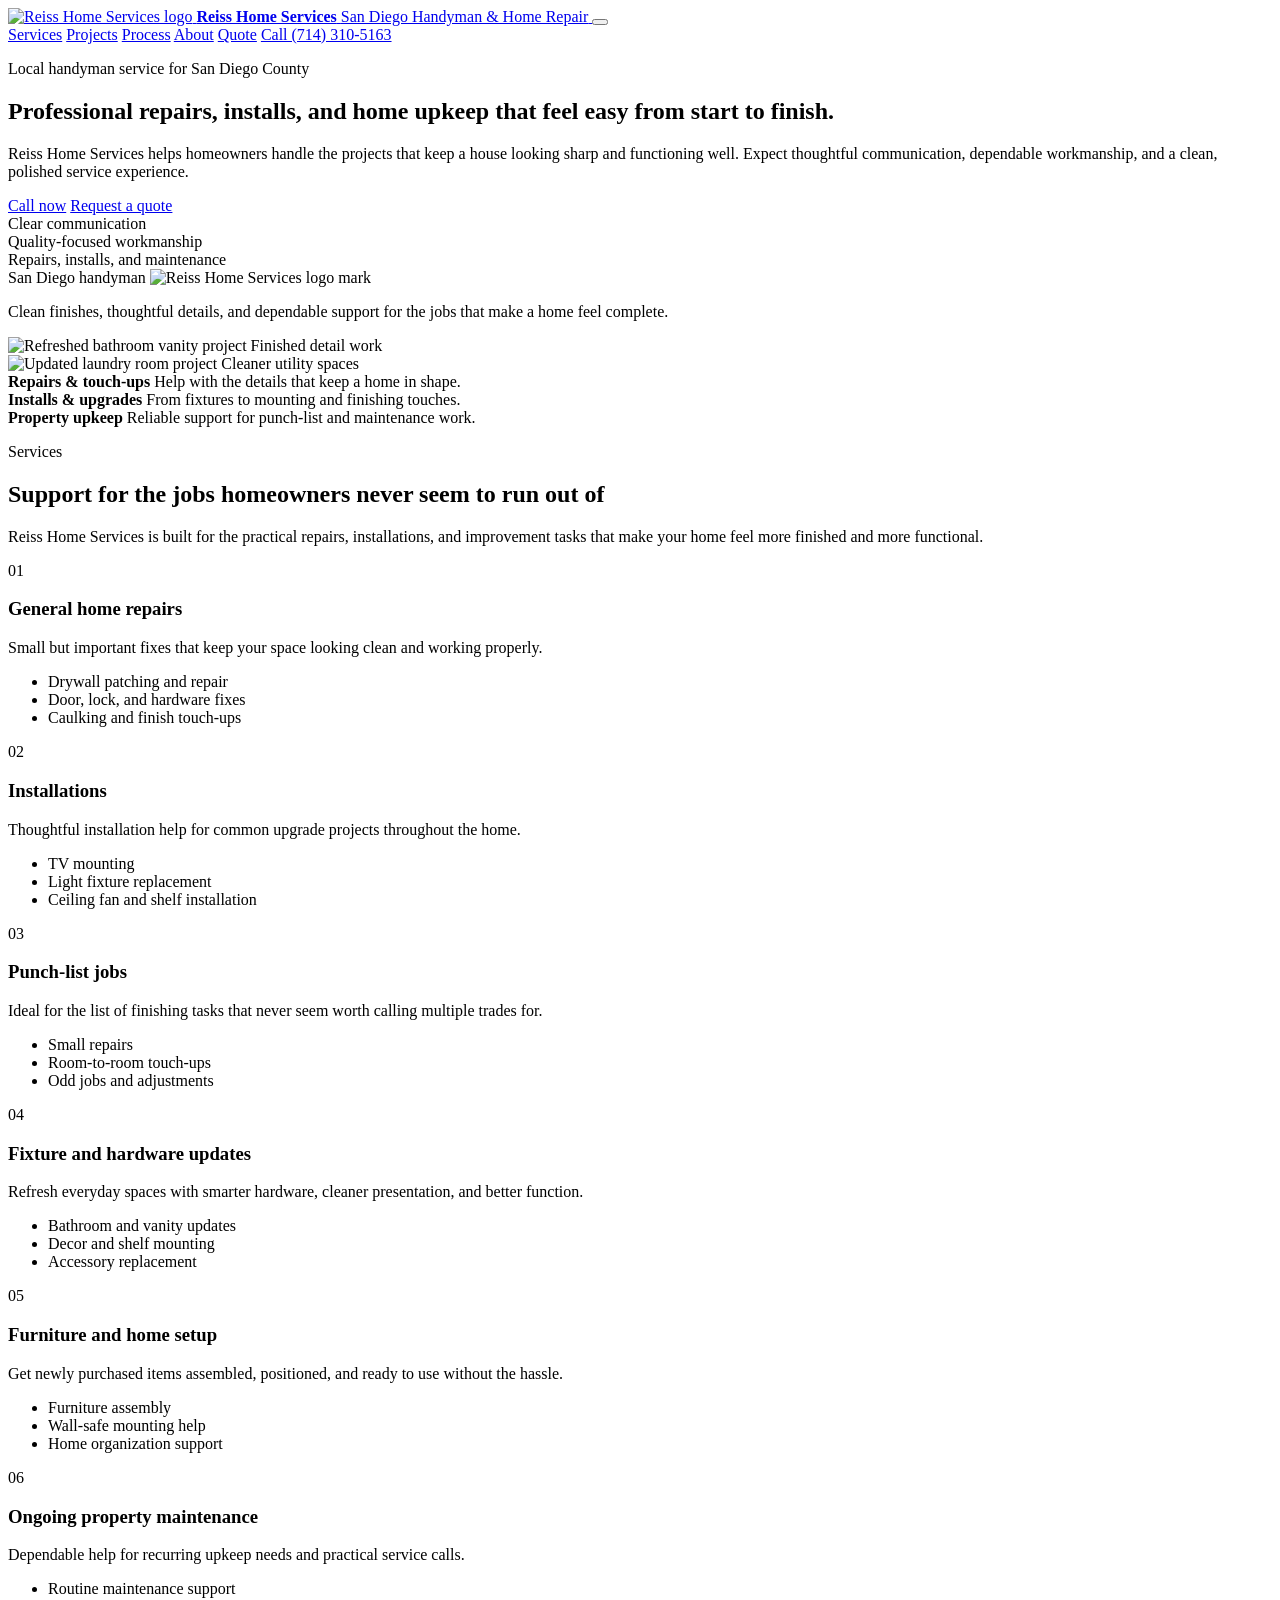
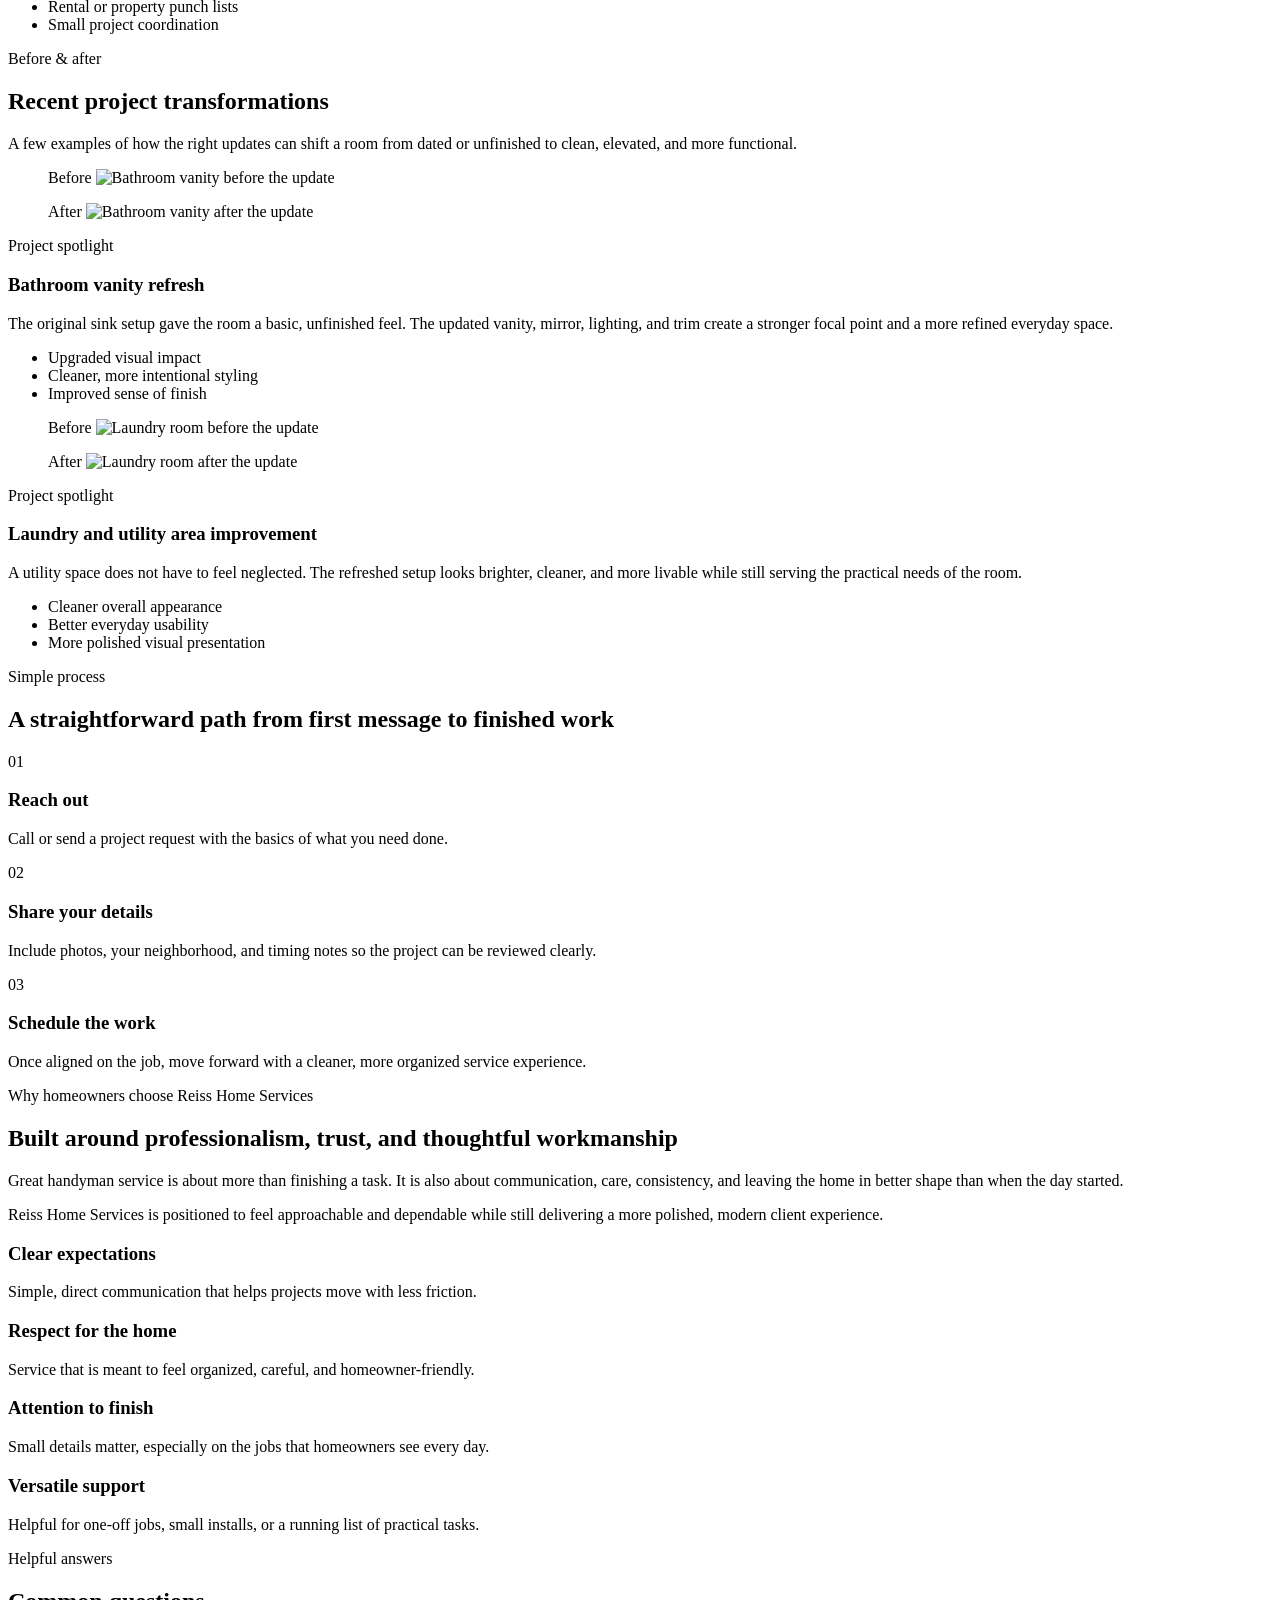
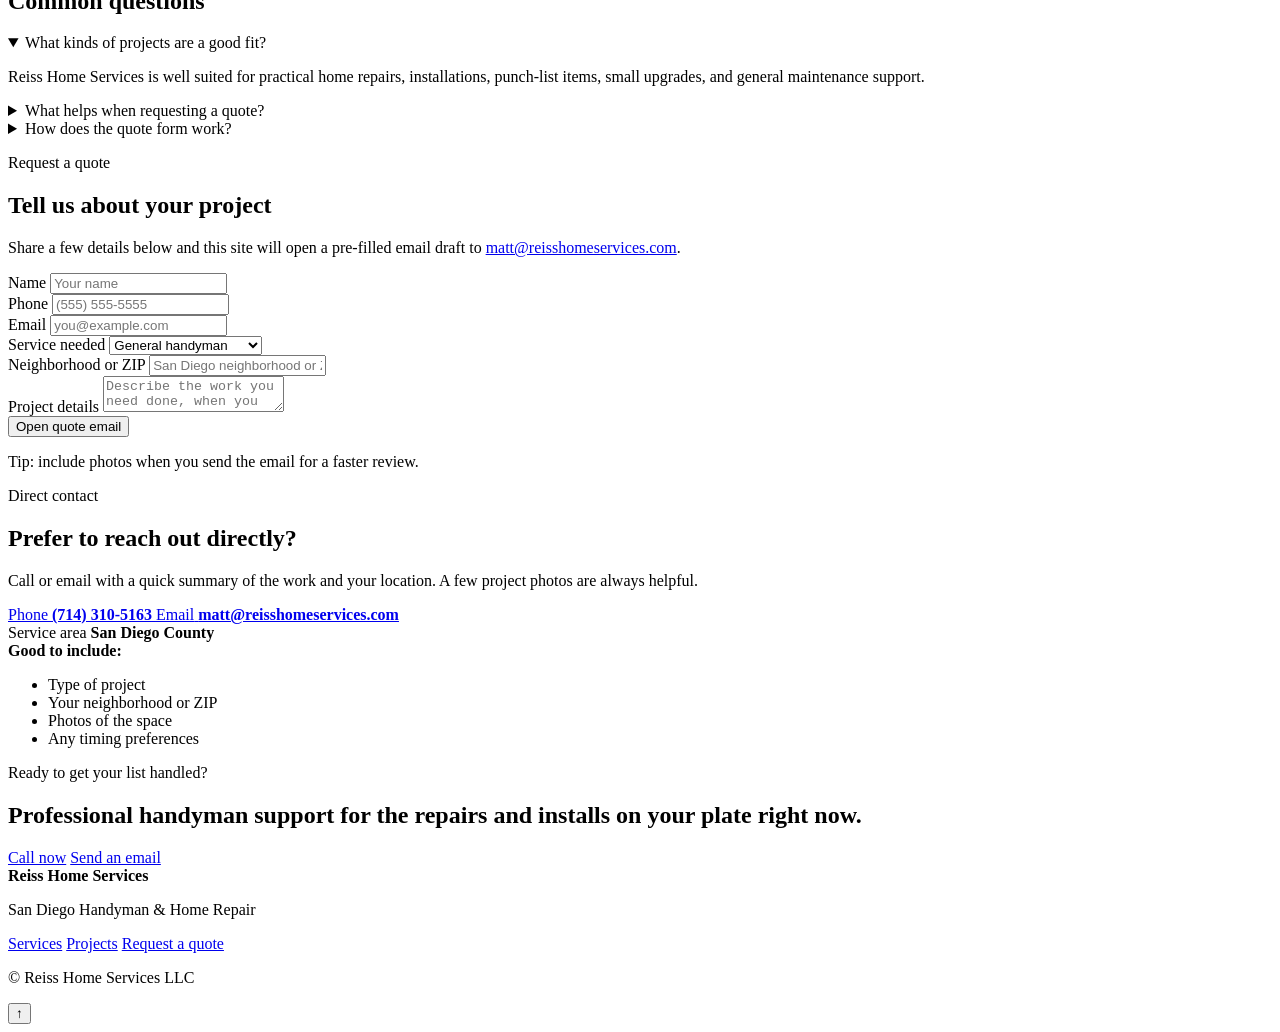
==== index.html @ 1cab32b3 "Add files via upload" ====
<!DOCTYPE html>
<html lang="en">
<head>
  <meta charset="UTF-8" />
  <meta name="viewport" content="width=device-width, initial-scale=1.0" />
  <meta name="description" content="Reiss Home Services provides professional handyman, repair, installation, and home maintenance support for San Diego homeowners." />
  <meta name="theme-color" content="#0b2f5b" />
  <title>Reiss Home Services | San Diego Handyman & Home Repair</title>
  <link rel="icon" type="image/png" href="assets/favicon.png" />
  <link rel="stylesheet" href="assets/styles.css" />
  <script defer src="assets/script.js"></script>
</head>
<body>
  <div class="page-glow page-glow-one" aria-hidden="true"></div>
  <div class="page-glow page-glow-two" aria-hidden="true"></div>

  <header class="site-header" id="top">
    <div class="container header-inner">
      <a class="brand" href="#top" aria-label="Reiss Home Services home">
        <span class="brand-mark">
          <img src="assets/logo.png" alt="Reiss Home Services logo" />
        </span>
        <span class="brand-text">
          <strong>Reiss Home Services</strong>
          <span>San Diego Handyman &amp; Home Repair</span>
        </span>
      </a>

      <button class="menu-toggle" type="button" aria-expanded="false" aria-controls="site-nav" aria-label="Open navigation">
        <span></span>
        <span></span>
      </button>

      <nav class="site-nav" id="site-nav" aria-label="Primary navigation">
        <a href="#services">Services</a>
        <a href="#projects">Projects</a>
        <a href="#process">Process</a>
        <a href="#about">About</a>
        <a href="#quote">Quote</a>
        <a class="button button-primary nav-cta" href="tel:+17143105163">Call (714) 310-5163</a>
      </nav>
    </div>
  </header>

  <main>
    <section class="hero section-shell">
      <div class="container hero-grid">
        <div class="hero-copy" data-reveal>
          <p class="eyebrow">Local handyman service for San Diego County</p>
          <h1>Professional repairs, installs, and home upkeep that feel easy from start to finish.</h1>
          <p class="hero-lead">
            Reiss Home Services helps homeowners handle the projects that keep a house looking sharp and functioning well.
            Expect thoughtful communication, dependable workmanship, and a clean, polished service experience.
          </p>

          <div class="hero-actions">
            <a class="button button-primary" href="tel:+17143105163">Call now</a>
            <a class="button button-secondary" href="#quote">Request a quote</a>
          </div>

          <div class="hero-highlights">
            <div class="highlight-pill">Clear communication</div>
            <div class="highlight-pill">Quality-focused workmanship</div>
            <div class="highlight-pill">Repairs, installs, and maintenance</div>
          </div>
        </div>

        <div class="hero-visual" data-reveal>
          <article class="card visual-brand-card">
            <span class="mini-badge">San Diego handyman</span>
            <img class="visual-logo" src="assets/logo.png" alt="Reiss Home Services logo mark" />
            <p>
              Clean finishes, thoughtful details, and dependable support for the jobs that make a home feel complete.
            </p>
          </article>

          <article class="card visual-photo-card visual-photo-card-top floating-card">
            <img src="assets/project-vanity-after.webp" alt="Refreshed bathroom vanity project" />
            <span>Finished detail work</span>
          </article>

          <article class="card visual-photo-card visual-photo-card-bottom floating-card delay-float">
            <img src="assets/project-laundry-after.webp" alt="Updated laundry room project" />
            <span>Cleaner utility spaces</span>
          </article>
        </div>
      </div>

      <div class="container trust-ribbon" data-reveal>
        <article class="trust-card">
          <strong>Repairs &amp; touch-ups</strong>
          <span>Help with the details that keep a home in shape.</span>
        </article>
        <article class="trust-card">
          <strong>Installs &amp; upgrades</strong>
          <span>From fixtures to mounting and finishing touches.</span>
        </article>
        <article class="trust-card">
          <strong>Property upkeep</strong>
          <span>Reliable support for punch-list and maintenance work.</span>
        </article>
      </div>
    </section>

    <section class="section-shell section-divider" id="services">
      <div class="container">
        <div class="section-heading" data-reveal>
          <p class="eyebrow eyebrow-light">Services</p>
          <h2>Support for the jobs homeowners never seem to run out of</h2>
          <p>
            Reiss Home Services is built for the practical repairs, installations, and improvement tasks that make your home feel more finished and more functional.
          </p>
        </div>

        <div class="service-grid">
          <article class="card service-card" data-reveal>
            <span class="service-index">01</span>
            <h3>General home repairs</h3>
            <p>Small but important fixes that keep your space looking clean and working properly.</p>
            <ul>
              <li>Drywall patching and repair</li>
              <li>Door, lock, and hardware fixes</li>
              <li>Caulking and finish touch-ups</li>
            </ul>
          </article>

          <article class="card service-card" data-reveal>
            <span class="service-index">02</span>
            <h3>Installations</h3>
            <p>Thoughtful installation help for common upgrade projects throughout the home.</p>
            <ul>
              <li>TV mounting</li>
              <li>Light fixture replacement</li>
              <li>Ceiling fan and shelf installation</li>
            </ul>
          </article>

          <article class="card service-card" data-reveal>
            <span class="service-index">03</span>
            <h3>Punch-list jobs</h3>
            <p>Ideal for the list of finishing tasks that never seem worth calling multiple trades for.</p>
            <ul>
              <li>Small repairs</li>
              <li>Room-to-room touch-ups</li>
              <li>Odd jobs and adjustments</li>
            </ul>
          </article>

          <article class="card service-card" data-reveal>
            <span class="service-index">04</span>
            <h3>Fixture and hardware updates</h3>
            <p>Refresh everyday spaces with smarter hardware, cleaner presentation, and better function.</p>
            <ul>
              <li>Bathroom and vanity updates</li>
              <li>Decor and shelf mounting</li>
              <li>Accessory replacement</li>
            </ul>
          </article>

          <article class="card service-card" data-reveal>
            <span class="service-index">05</span>
            <h3>Furniture and home setup</h3>
            <p>Get newly purchased items assembled, positioned, and ready to use without the hassle.</p>
            <ul>
              <li>Furniture assembly</li>
              <li>Wall-safe mounting help</li>
              <li>Home organization support</li>
            </ul>
          </article>

          <article class="card service-card" data-reveal>
            <span class="service-index">06</span>
            <h3>Ongoing property maintenance</h3>
            <p>Dependable help for recurring upkeep needs and practical service calls.</p>
            <ul>
              <li>Routine maintenance support</li>
              <li>Rental or property punch lists</li>
              <li>Small project coordination</li>
            </ul>
          </article>
        </div>
      </div>
    </section>

    <section class="section-shell projects-section" id="projects">
      <div class="container">
        <div class="section-heading" data-reveal>
          <p class="eyebrow eyebrow-light">Before &amp; after</p>
          <h2>Recent project transformations</h2>
          <p>
            A few examples of how the right updates can shift a room from dated or unfinished to clean, elevated, and more functional.
          </p>
        </div>

        <article class="project-showcase" data-reveal>
          <div class="project-photos">
            <figure class="photo-panel before-panel">
              <span class="photo-tag">Before</span>
              <img src="assets/project-vanity-before.webp" alt="Bathroom vanity before the update" loading="lazy" />
            </figure>
            <figure class="photo-panel after-panel">
              <span class="photo-tag">After</span>
              <img src="assets/project-vanity-after.webp" alt="Bathroom vanity after the update" loading="lazy" />
            </figure>
          </div>
          <div class="project-copy card">
            <p class="project-kicker">Project spotlight</p>
            <h3>Bathroom vanity refresh</h3>
            <p>
              The original sink setup gave the room a basic, unfinished feel. The updated vanity, mirror, lighting, and trim create a stronger focal point and a more refined everyday space.
            </p>
            <ul class="feature-list">
              <li>Upgraded visual impact</li>
              <li>Cleaner, more intentional styling</li>
              <li>Improved sense of finish</li>
            </ul>
          </div>
        </article>

        <article class="project-showcase project-showcase-reverse" data-reveal>
          <div class="project-photos">
            <figure class="photo-panel before-panel landscape-panel">
              <span class="photo-tag">Before</span>
              <img src="assets/project-laundry-before.webp" alt="Laundry room before the update" loading="lazy" />
            </figure>
            <figure class="photo-panel after-panel landscape-panel">
              <span class="photo-tag">After</span>
              <img src="assets/project-laundry-after.webp" alt="Laundry room after the update" loading="lazy" />
            </figure>
          </div>
          <div class="project-copy card">
            <p class="project-kicker">Project spotlight</p>
            <h3>Laundry and utility area improvement</h3>
            <p>
              A utility space does not have to feel neglected. The refreshed setup looks brighter, cleaner, and more livable while still serving the practical needs of the room.
            </p>
            <ul class="feature-list">
              <li>Cleaner overall appearance</li>
              <li>Better everyday usability</li>
              <li>More polished visual presentation</li>
            </ul>
          </div>
        </article>
      </div>
    </section>

    <section class="section-shell section-divider" id="process">
      <div class="container">
        <div class="section-heading" data-reveal>
          <p class="eyebrow eyebrow-light">Simple process</p>
          <h2>A straightforward path from first message to finished work</h2>
        </div>

        <div class="process-grid">
          <article class="card process-card" data-reveal>
            <span class="process-step">01</span>
            <h3>Reach out</h3>
            <p>Call or send a project request with the basics of what you need done.</p>
          </article>

          <article class="card process-card" data-reveal>
            <span class="process-step">02</span>
            <h3>Share your details</h3>
            <p>Include photos, your neighborhood, and timing notes so the project can be reviewed clearly.</p>
          </article>

          <article class="card process-card" data-reveal>
            <span class="process-step">03</span>
            <h3>Schedule the work</h3>
            <p>Once aligned on the job, move forward with a cleaner, more organized service experience.</p>
          </article>
        </div>
      </div>
    </section>

    <section class="section-shell" id="about">
      <div class="container about-grid">
        <article class="card about-card-main" data-reveal>
          <p class="eyebrow eyebrow-light">Why homeowners choose Reiss Home Services</p>
          <h2>Built around professionalism, trust, and thoughtful workmanship</h2>
          <p>
            Great handyman service is about more than finishing a task. It is also about communication, care, consistency, and leaving the home in better shape than when the day started.
          </p>
          <p>
            Reiss Home Services is positioned to feel approachable and dependable while still delivering a more polished, modern client experience.
          </p>
        </article>

        <div class="assurance-grid">
          <article class="card assurance-card" data-reveal>
            <h3>Clear expectations</h3>
            <p>Simple, direct communication that helps projects move with less friction.</p>
          </article>

          <article class="card assurance-card" data-reveal>
            <h3>Respect for the home</h3>
            <p>Service that is meant to feel organized, careful, and homeowner-friendly.</p>
          </article>

          <article class="card assurance-card" data-reveal>
            <h3>Attention to finish</h3>
            <p>Small details matter, especially on the jobs that homeowners see every day.</p>
          </article>

          <article class="card assurance-card" data-reveal>
            <h3>Versatile support</h3>
            <p>Helpful for one-off jobs, small installs, or a running list of practical tasks.</p>
          </article>
        </div>
      </div>
    </section>

    <section class="section-shell faq-section section-divider">
      <div class="container">
        <div class="section-heading" data-reveal>
          <p class="eyebrow eyebrow-light">Helpful answers</p>
          <h2>Common questions</h2>
        </div>

        <div class="faq-list">
          <details class="card faq-item" data-reveal open>
            <summary>What kinds of projects are a good fit?</summary>
            <p>
              Reiss Home Services is well suited for practical home repairs, installations, punch-list items, small upgrades, and general maintenance support.
            </p>
          </details>

          <details class="card faq-item" data-reveal>
            <summary>What helps when requesting a quote?</summary>
            <p>
              A short description of the work, your location within San Diego County, timing preferences, and a few photos are the best place to start.
            </p>
          </details>

          <details class="card faq-item" data-reveal>
            <summary>How does the quote form work?</summary>
            <p>
              The form below opens your device email app with the project details pre-filled, making it easy to send a complete request.
            </p>
          </details>
        </div>
      </div>
    </section>

    <section class="section-shell quote-section" id="quote">
      <div class="container quote-grid">
        <article class="card quote-card" data-reveal>
          <p class="eyebrow eyebrow-light">Request a quote</p>
          <h2>Tell us about your project</h2>
          <p>
            Share a few details below and this site will open a pre-filled email draft to <a href="mailto:matt@reisshomeservices.com">matt@reisshomeservices.com</a>.
          </p>

          <form class="quote-form" id="quote-form" novalidate>
            <div class="form-row">
              <label for="name">Name</label>
              <input id="name" name="name" type="text" placeholder="Your name" required />
            </div>

            <div class="form-grid-two">
              <div class="form-row">
                <label for="phone">Phone</label>
                <input id="phone" name="phone" type="tel" placeholder="(555) 555-5555" required />
              </div>
              <div class="form-row">
                <label for="email">Email</label>
                <input id="email" name="email" type="email" placeholder="you@example.com" required />
              </div>
            </div>

            <div class="form-grid-two">
              <div class="form-row">
                <label for="service">Service needed</label>
                <select id="service" name="service">
                  <option>General handyman</option>
                  <option>Drywall repair</option>
                  <option>TV mounting</option>
                  <option>Fixture installation</option>
                  <option>Furniture assembly</option>
                  <option>Property maintenance</option>
                </select>
              </div>
              <div class="form-row">
                <label for="location">Neighborhood or ZIP</label>
                <input id="location" name="location" type="text" placeholder="San Diego neighborhood or ZIP" />
              </div>
            </div>

            <div class="form-row">
              <label for="details">Project details</label>
              <textarea id="details" name="details" placeholder="Describe the work you need done, when you would like help, and anything useful to know."></textarea>
            </div>

            <div class="form-actions">
              <button class="button button-primary" type="submit">Open quote email</button>
              <p class="form-note">Tip: include photos when you send the email for a faster review.</p>
            </div>
            <p class="form-status" id="form-status" aria-live="polite"></p>
          </form>
        </article>

        <aside class="card contact-card" data-reveal>
          <p class="eyebrow eyebrow-light">Direct contact</p>
          <h2>Prefer to reach out directly?</h2>
          <p>
            Call or email with a quick summary of the work and your location. A few project photos are always helpful.
          </p>

          <div class="contact-stack">
            <a class="contact-pill" href="tel:+17143105163">
              <span>Phone</span>
              <strong>(714) 310-5163</strong>
            </a>
            <a class="contact-pill" href="mailto:matt@reisshomeservices.com">
              <span>Email</span>
              <strong>matt@reisshomeservices.com</strong>
            </a>
            <div class="contact-pill contact-pill-static">
              <span>Service area</span>
              <strong>San Diego County</strong>
            </div>
          </div>

          <div class="contact-note">
            <strong>Good to include:</strong>
            <ul>
              <li>Type of project</li>
              <li>Your neighborhood or ZIP</li>
              <li>Photos of the space</li>
              <li>Any timing preferences</li>
            </ul>
          </div>
        </aside>
      </div>
    </section>

    <section class="section-shell cta-shell">
      <div class="container">
        <div class="cta-card" data-reveal>
          <div>
            <p class="eyebrow cta-eyebrow">Ready to get your list handled?</p>
            <h2>Professional handyman support for the repairs and installs on your plate right now.</h2>
          </div>
          <div class="cta-actions">
            <a class="button button-primary" href="tel:+17143105163">Call now</a>
            <a class="button button-secondary button-on-dark" href="mailto:matt@reisshomeservices.com">Send an email</a>
          </div>
        </div>
      </div>
    </section>
  </main>

  <footer class="site-footer">
    <div class="container footer-inner">
      <div>
        <strong>Reiss Home Services</strong>
        <p>San Diego Handyman &amp; Home Repair</p>
      </div>
      <div class="footer-links">
        <a href="#services">Services</a>
        <a href="#projects">Projects</a>
        <a href="#quote">Request a quote</a>
      </div>
      <p class="footer-copy">© Reiss Home Services LLC</p>
    </div>
  </footer>

  <button class="scroll-top" type="button" aria-label="Back to top">↑</button>
</body>
</html>
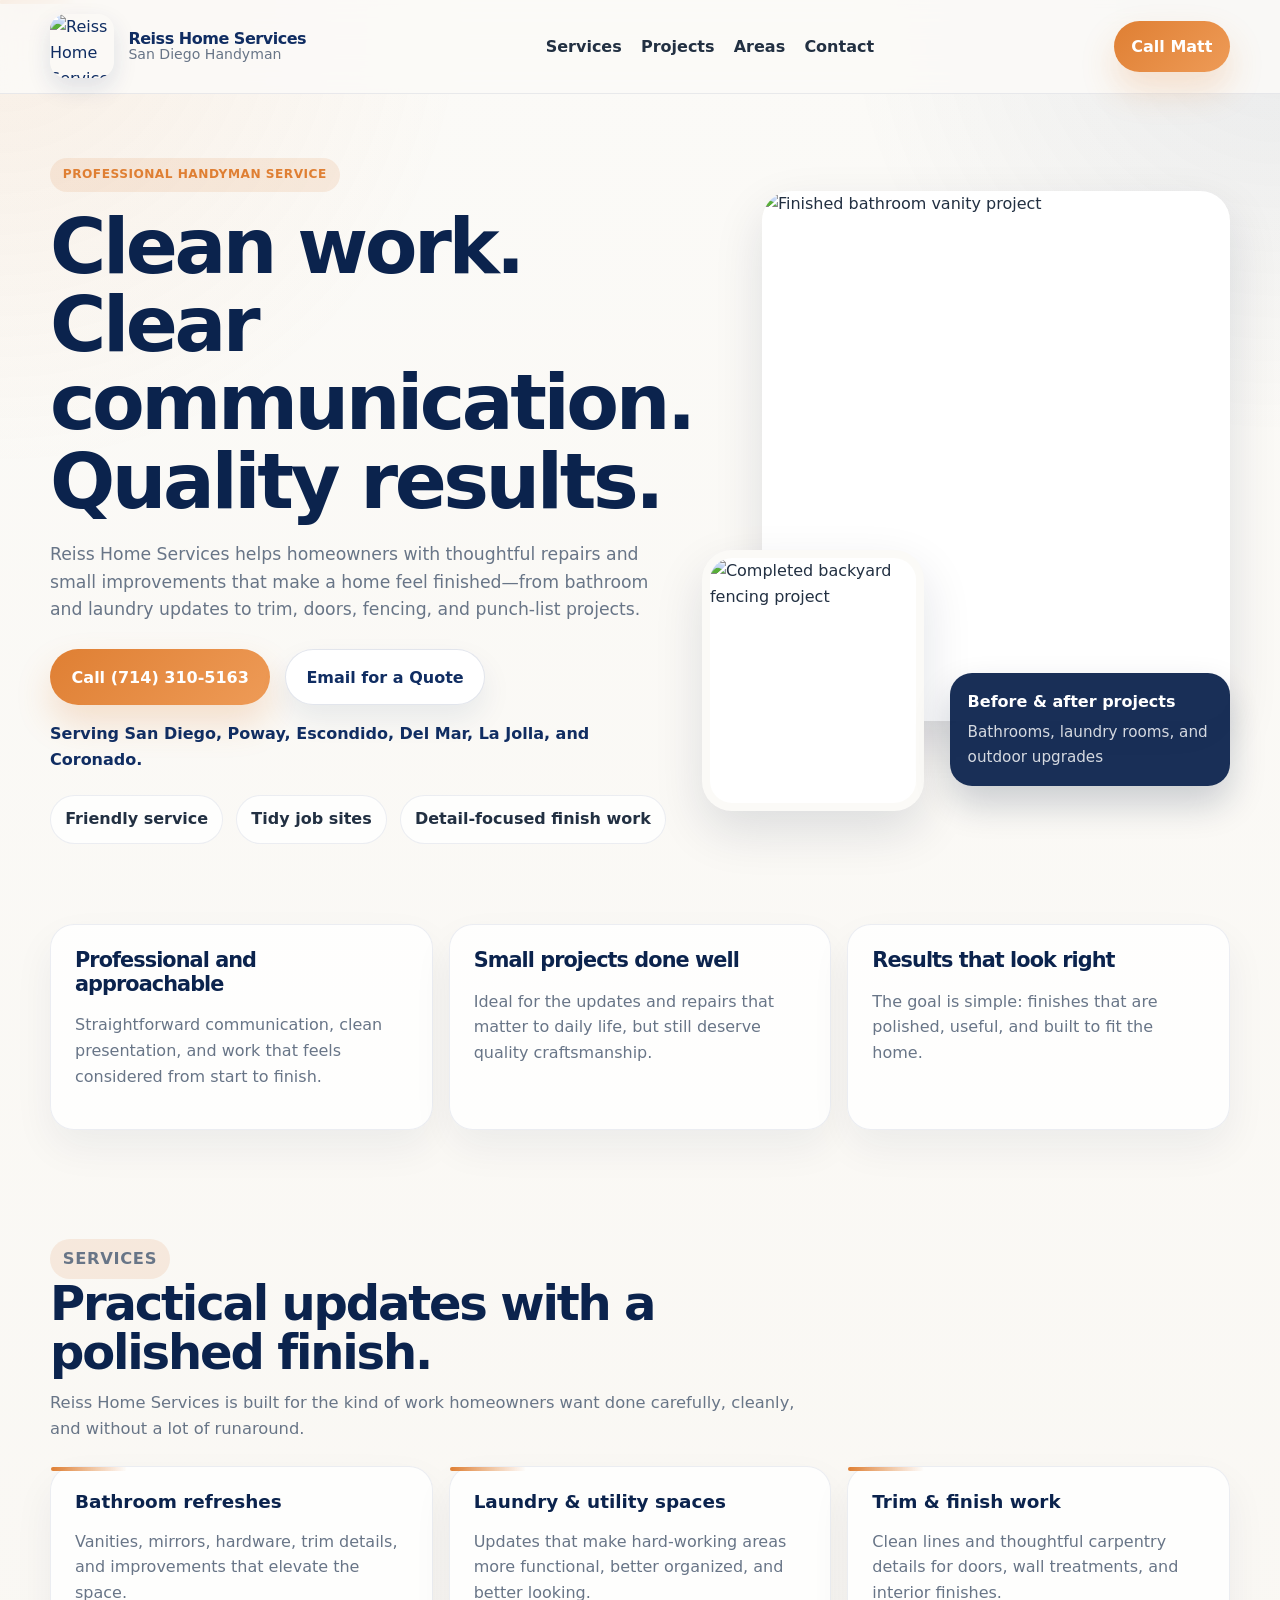
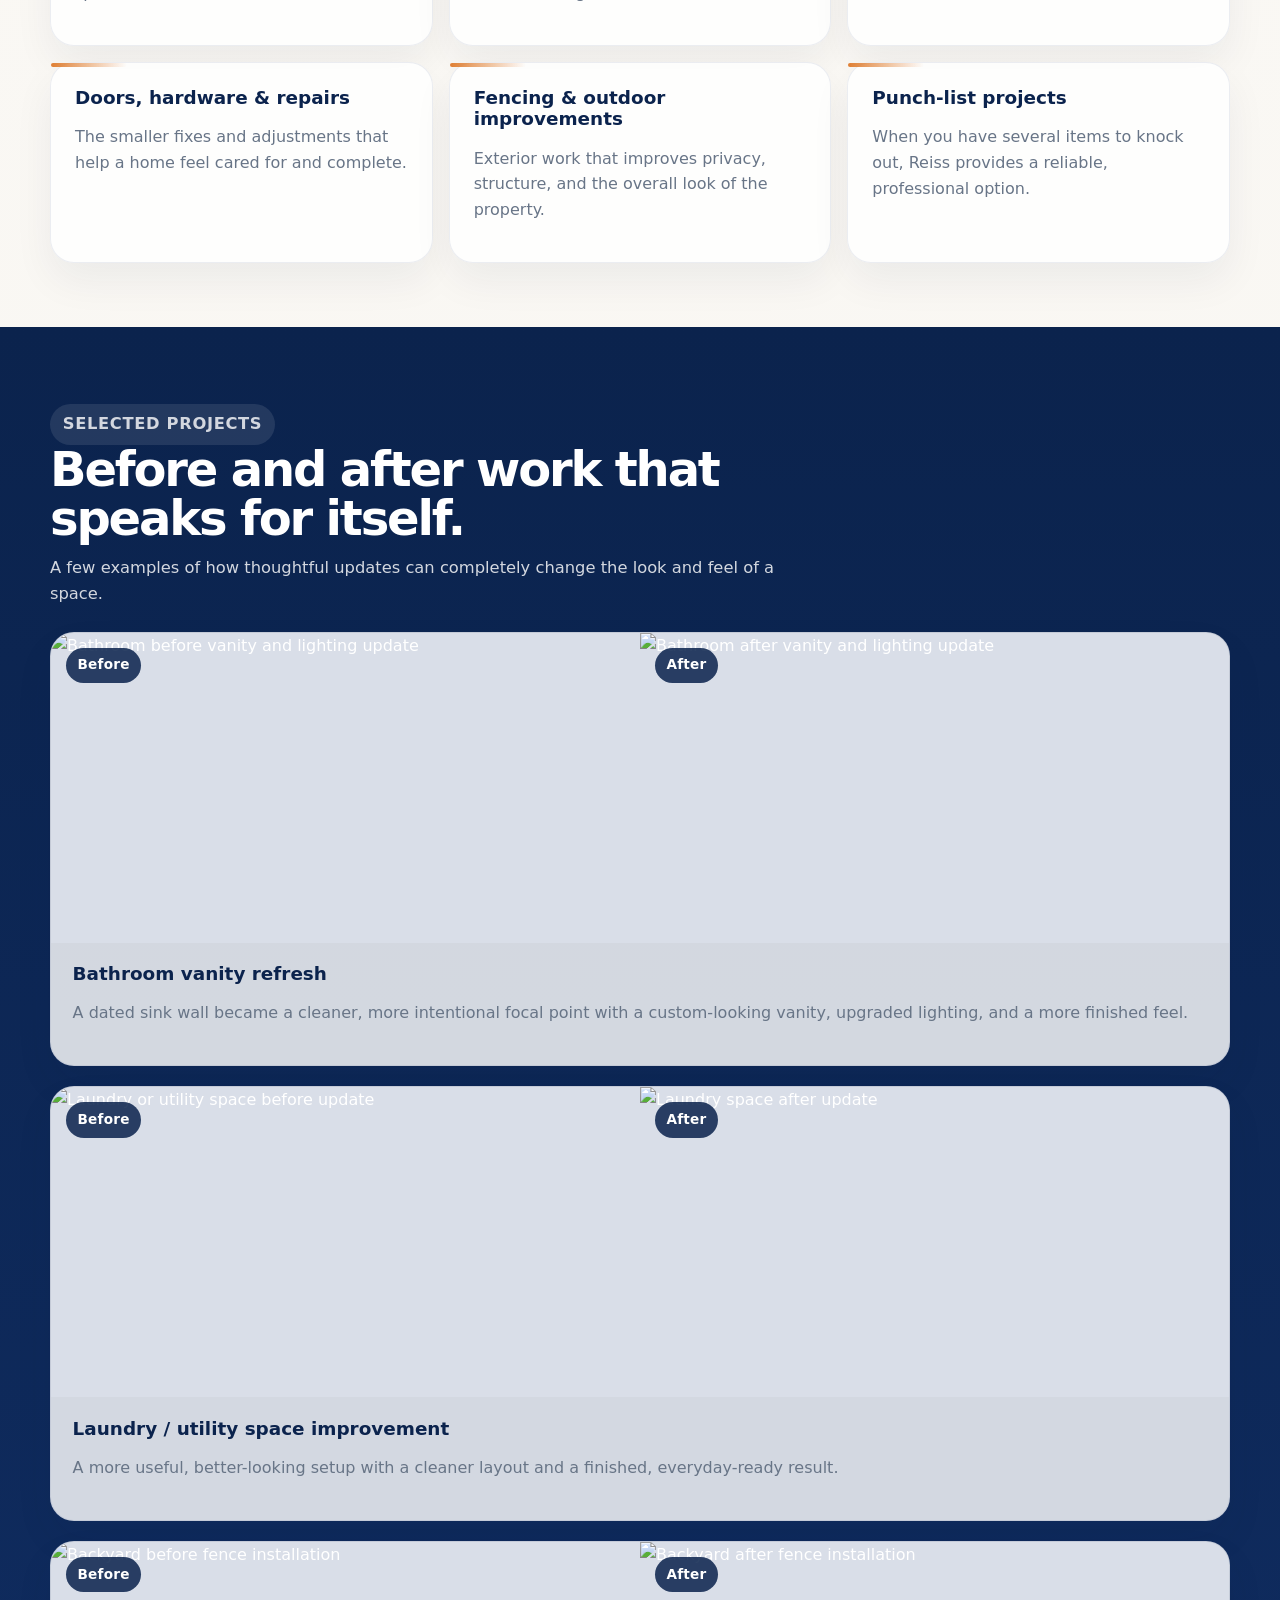
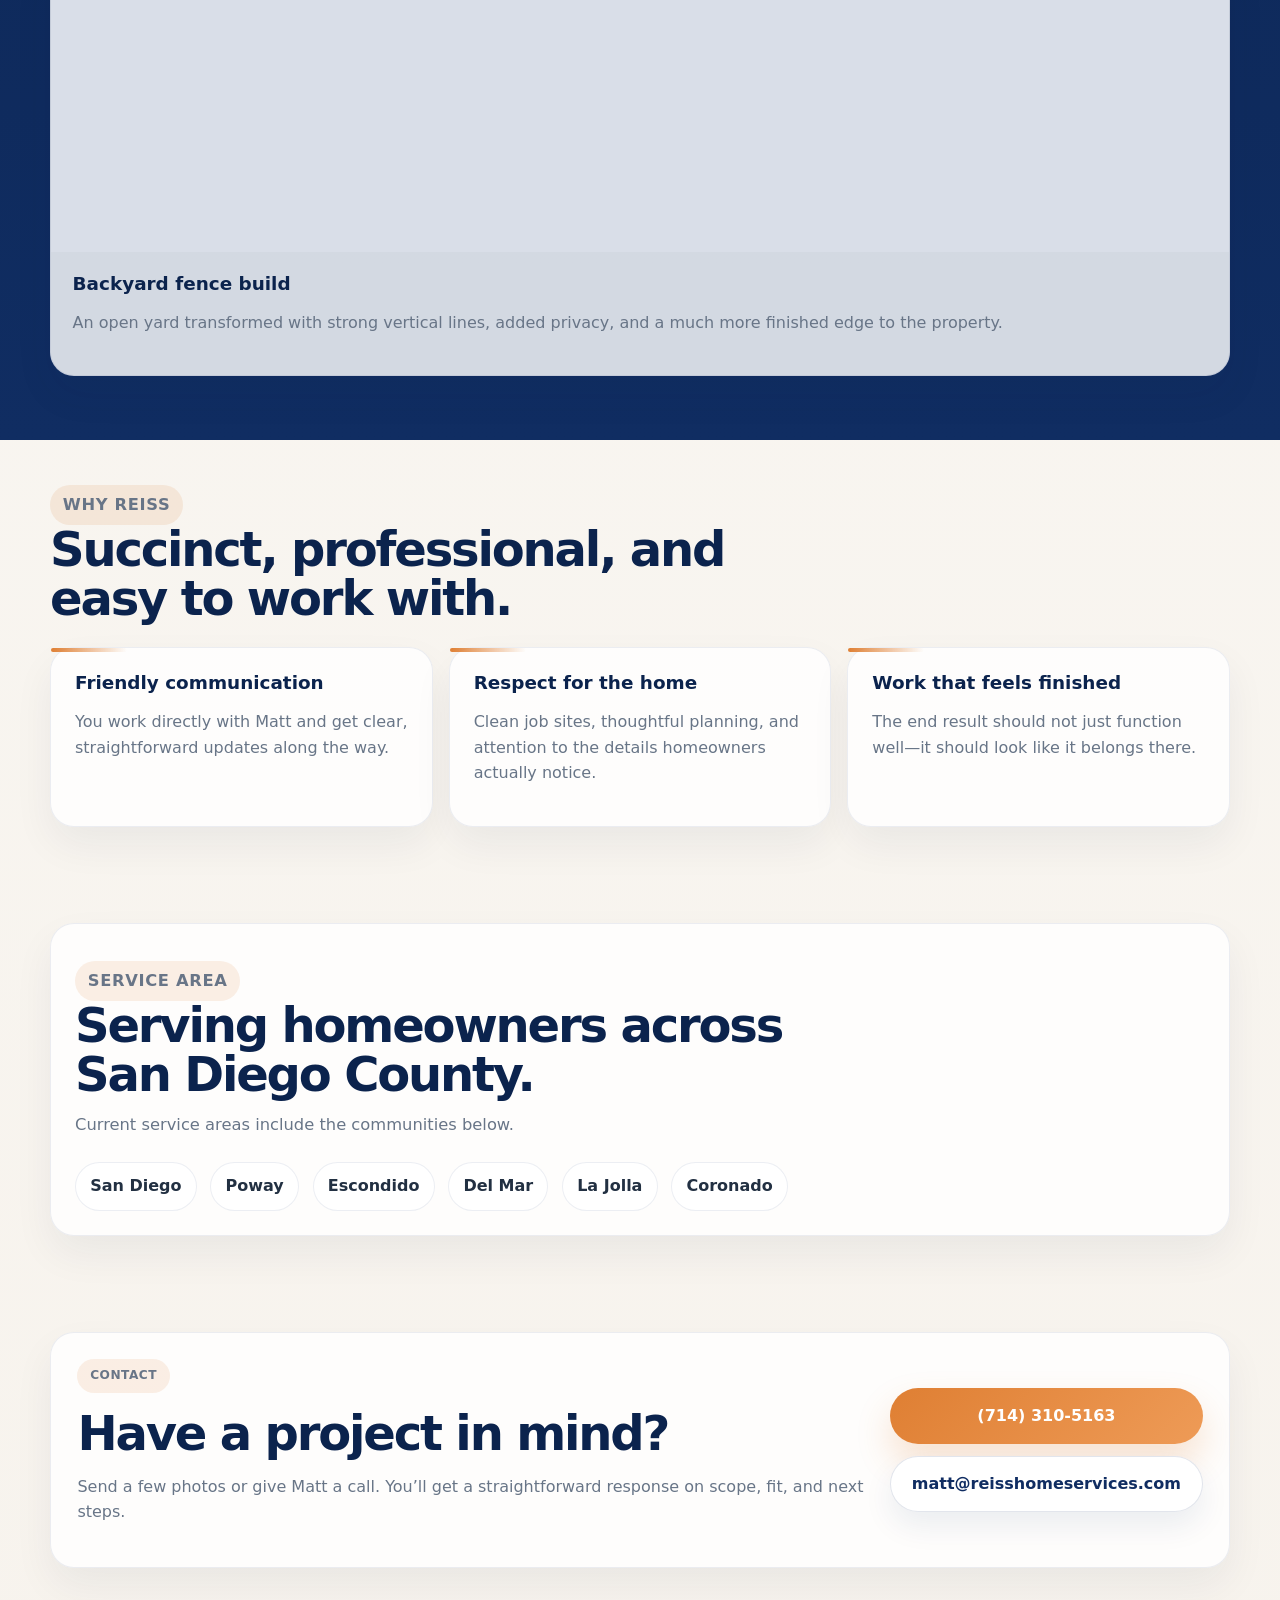
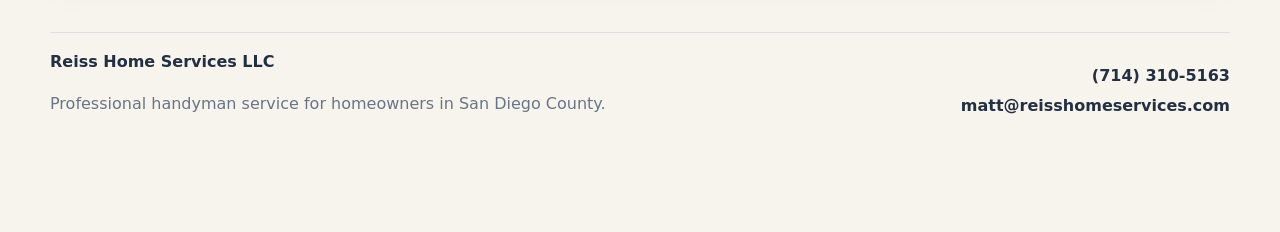
==== commit 668d6c5d: "Add files via upload" ====
--- a/index.html
+++ b/index.html
@@ -1,470 +1,343 @@
-<!DOCTYPE html>
+<!doctype html>
 <html lang="en">
-<head>
-  <meta charset="UTF-8" />
-  <meta name="viewport" content="width=device-width, initial-scale=1.0" />
-  <meta name="description" content="Reiss Home Services provides professional handyman, repair, installation, and home maintenance support for San Diego homeowners." />
-  <meta name="theme-color" content="#0b2f5b" />
-  <title>Reiss Home Services | San Diego Handyman & Home Repair</title>
-  <link rel="icon" type="image/png" href="assets/favicon.png" />
-  <link rel="stylesheet" href="assets/styles.css" />
-  <script defer src="assets/script.js"></script>
-</head>
-<body>
-  <div class="page-glow page-glow-one" aria-hidden="true"></div>
-  <div class="page-glow page-glow-two" aria-hidden="true"></div>
-
-  <header class="site-header" id="top">
-    <div class="container header-inner">
-      <a class="brand" href="#top" aria-label="Reiss Home Services home">
-        <span class="brand-mark">
-          <img src="assets/logo.png" alt="Reiss Home Services logo" />
-        </span>
-        <span class="brand-text">
-          <strong>Reiss Home Services</strong>
-          <span>San Diego Handyman &amp; Home Repair</span>
-        </span>
-      </a>
-
-      <button class="menu-toggle" type="button" aria-expanded="false" aria-controls="site-nav" aria-label="Open navigation">
-        <span></span>
-        <span></span>
-      </button>
-
-      <nav class="site-nav" id="site-nav" aria-label="Primary navigation">
-        <a href="#services">Services</a>
-        <a href="#projects">Projects</a>
-        <a href="#process">Process</a>
-        <a href="#about">About</a>
-        <a href="#quote">Quote</a>
-        <a class="button button-primary nav-cta" href="tel:+17143105163">Call (714) 310-5163</a>
-      </nav>
+  <head>
+    <meta charset="utf-8" />
+    <meta name="viewport" content="width=device-width, initial-scale=1" />
+    <title>Reiss Home Services | San Diego Handyman & Home Improvements</title>
+    <meta
+      name="description"
+      content="Professional, friendly handyman service for clean updates, repairs, and small improvement projects in San Diego, Poway, Escondido, Del Mar, La Jolla, and Coronado."
+    />
+    <meta name="theme-color" content="#102d62" />
+    <link rel="icon" type="image/png" href="assets/favicon.png" />
+    <link rel="preload" as="image" href="assets/logo.jpg" />
+    <link rel="stylesheet" href="styles.css" />
+    <meta property="og:title" content="Reiss Home Services" />
+    <meta
+      property="og:description"
+      content="Clean work. Clear communication. Quality results for homeowners across San Diego County."
+    />
+    <meta property="og:type" content="website" />
+    <meta property="og:image" content="assets/logo.jpg" />
+    <script type="application/ld+json">
+      {
+        "@context": "https://schema.org",
+        "@type": "LocalBusiness",
+        "name": "Reiss Home Services",
+        "legalName": "Reiss Home Services LLC",
+        "url": "https://reisshomeservices.com",
+        "telephone": "+1-714-310-5163",
+        "email": "matt@reisshomeservices.com",
+        "logo": "https://reisshomeservices.com/assets/logo.jpg",
+        "areaServed": [
+          "San Diego",
+          "Poway",
+          "Escondido",
+          "Del Mar",
+          "La Jolla",
+          "Coronado"
+        ],
+        "serviceType": [
+          "Handyman services",
+          "Bathroom updates",
+          "Laundry room improvements",
+          "Finish work",
+          "Fence and outdoor improvements"
+        ]
+      }
+    </script>
+  </head>
+  <body>
+    <div class="page-bg"></div>
+    <header class="site-header">
+      <div class="container header-inner">
+        <a class="brand" href="#top" aria-label="Reiss Home Services home">
+          <img src="assets/logo.jpg" alt="Reiss Home Services logo" />
+          <div class="brand-text">
+            <span>Reiss Home Services</span>
+            <small>San Diego Handyman</small>
+          </div>
+        </a>
+
+        <nav class="site-nav" aria-label="Main navigation">
+          <a href="#services">Services</a>
+          <a href="#projects">Projects</a>
+          <a href="#areas">Areas</a>
+          <a href="#contact">Contact</a>
+        </nav>
+
+        <a class="button button--small header-cta" href="tel:+17143105163">Call Matt</a>
+      </div>
+    </header>
+
+    <main id="top">
+      <section class="hero">
+        <div class="container hero-grid">
+          <div class="hero-copy">
+            <p class="eyebrow">Professional handyman service</p>
+            <h1>Clean work. Clear communication. Quality results.</h1>
+            <p class="lead">
+              Reiss Home Services helps homeowners with thoughtful repairs and small
+              improvements that make a home feel finished—from bathroom and laundry
+              updates to trim, doors, fencing, and punch-list projects.
+            </p>
+
+            <div class="hero-actions">
+              <a class="button" href="tel:+17143105163">Call (714) 310-5163</a>
+              <a class="button button--secondary" href="mailto:matt@reisshomeservices.com"
+                >Email for a Quote</a
+              >
+            </div>
+
+            <p class="service-line">
+              Serving San Diego, Poway, Escondido, Del Mar, La Jolla, and Coronado.
+            </p>
+
+            <div class="trust-row" aria-label="service qualities">
+              <span>Friendly service</span>
+              <span>Tidy job sites</span>
+              <span>Detail-focused finish work</span>
+            </div>
+          </div>
+
+          <div class="hero-visual" aria-hidden="true">
+            <article class="hero-card hero-card--main">
+              <img src="assets/hero-bathroom.jpg" alt="Finished bathroom vanity project" />
+            </article>
+            <article class="hero-card hero-card--alt">
+              <img src="assets/hero-fence.jpg" alt="Completed backyard fencing project" />
+            </article>
+            <div class="hero-badge">
+              <strong>Before &amp; after projects</strong>
+              <span>Bathrooms, laundry rooms, and outdoor upgrades</span>
+            </div>
+          </div>
+        </div>
+      </section>
+
+      <section class="section">
+        <div class="container">
+          <div class="summary-grid">
+            <article class="summary-card">
+              <h2>Professional and approachable</h2>
+              <p>
+                Straightforward communication, clean presentation, and work that feels
+                considered from start to finish.
+              </p>
+            </article>
+            <article class="summary-card">
+              <h2>Small projects done well</h2>
+              <p>
+                Ideal for the updates and repairs that matter to daily life, but still
+                deserve quality craftsmanship.
+              </p>
+            </article>
+            <article class="summary-card">
+              <h2>Results that look right</h2>
+              <p>
+                The goal is simple: finishes that are polished, useful, and built to fit
+                the home.
+              </p>
+            </article>
+          </div>
+        </div>
+      </section>
+
+      <section class="section" id="services">
+        <div class="container">
+          <div class="section-heading">
+            <p class="eyebrow">Services</p>
+            <h2>Practical updates with a polished finish.</h2>
+            <p>
+              Reiss Home Services is built for the kind of work homeowners want done
+              carefully, cleanly, and without a lot of runaround.
+            </p>
+          </div>
+
+          <div class="service-grid">
+            <article class="service-card">
+              <h3>Bathroom refreshes</h3>
+              <p>Vanities, mirrors, hardware, trim details, and improvements that elevate the space.</p>
+            </article>
+            <article class="service-card">
+              <h3>Laundry &amp; utility spaces</h3>
+              <p>Updates that make hard-working areas more functional, better organized, and better looking.</p>
+            </article>
+            <article class="service-card">
+              <h3>Trim &amp; finish work</h3>
+              <p>Clean lines and thoughtful carpentry details for doors, wall treatments, and interior finishes.</p>
+            </article>
+            <article class="service-card">
+              <h3>Doors, hardware &amp; repairs</h3>
+              <p>The smaller fixes and adjustments that help a home feel cared for and complete.</p>
+            </article>
+            <article class="service-card">
+              <h3>Fencing &amp; outdoor improvements</h3>
+              <p>Exterior work that improves privacy, structure, and the overall look of the property.</p>
+            </article>
+            <article class="service-card">
+              <h3>Punch-list projects</h3>
+              <p>When you have several items to knock out, Reiss provides a reliable, professional option.</p>
+            </article>
+          </div>
+        </div>
+      </section>
+
+      <section class="section section--dark" id="projects">
+        <div class="container">
+          <div class="section-heading section-heading--light">
+            <p class="eyebrow eyebrow--light">Selected Projects</p>
+            <h2>Before and after work that speaks for itself.</h2>
+            <p>
+              A few examples of how thoughtful updates can completely change the look and
+              feel of a space.
+            </p>
+          </div>
+
+          <div class="project-grid">
+            <article class="project-card">
+              <div class="project-images">
+                <figure>
+                  <img src="assets/bathroom-before.jpg" alt="Bathroom before vanity and lighting update" />
+                  <figcaption>Before</figcaption>
+                </figure>
+                <figure>
+                  <img src="assets/bathroom-after.jpg" alt="Bathroom after vanity and lighting update" />
+                  <figcaption>After</figcaption>
+                </figure>
+              </div>
+              <div class="project-copy">
+                <h3>Bathroom vanity refresh</h3>
+                <p>
+                  A dated sink wall became a cleaner, more intentional focal point with a
+                  custom-looking vanity, upgraded lighting, and a more finished feel.
+                </p>
+              </div>
+            </article>
+
+            <article class="project-card">
+              <div class="project-images">
+                <figure>
+                  <img src="assets/laundry-before.jpg" alt="Laundry or utility space before update" />
+                  <figcaption>Before</figcaption>
+                </figure>
+                <figure>
+                  <img src="assets/laundry-after.jpg" alt="Laundry space after update" />
+                  <figcaption>After</figcaption>
+                </figure>
+              </div>
+              <div class="project-copy">
+                <h3>Laundry / utility space improvement</h3>
+                <p>
+                  A more useful, better-looking setup with a cleaner layout and a finished,
+                  everyday-ready result.
+                </p>
+              </div>
+            </article>
+
+            <article class="project-card">
+              <div class="project-images">
+                <figure>
+                  <img src="assets/fence-before.jpg" alt="Backyard before fence installation" />
+                  <figcaption>Before</figcaption>
+                </figure>
+                <figure>
+                  <img src="assets/fence-after.jpg" alt="Backyard after fence installation" />
+                  <figcaption>After</figcaption>
+                </figure>
+              </div>
+              <div class="project-copy">
+                <h3>Backyard fence build</h3>
+                <p>
+                  An open yard transformed with strong vertical lines, added privacy, and a
+                  much more finished edge to the property.
+                </p>
+              </div>
+            </article>
+          </div>
+        </div>
+      </section>
+
+      <section class="section">
+        <div class="container">
+          <div class="section-heading">
+            <p class="eyebrow">Why Reiss</p>
+            <h2>Succinct, professional, and easy to work with.</h2>
+          </div>
+
+          <div class="value-grid">
+            <article class="value-card">
+              <h3>Friendly communication</h3>
+              <p>You work directly with Matt and get clear, straightforward updates along the way.</p>
+            </article>
+            <article class="value-card">
+              <h3>Respect for the home</h3>
+              <p>Clean job sites, thoughtful planning, and attention to the details homeowners actually notice.</p>
+            </article>
+            <article class="value-card">
+              <h3>Work that feels finished</h3>
+              <p>The end result should not just function well—it should look like it belongs there.</p>
+            </article>
+          </div>
+        </div>
+      </section>
+
+      <section class="section" id="areas">
+        <div class="container area-block">
+          <div class="section-heading">
+            <p class="eyebrow">Service Area</p>
+            <h2>Serving homeowners across San Diego County.</h2>
+            <p>Current service areas include the communities below.</p>
+          </div>
+          <div class="area-pills" aria-label="service areas">
+            <span>San Diego</span>
+            <span>Poway</span>
+            <span>Escondido</span>
+            <span>Del Mar</span>
+            <span>La Jolla</span>
+            <span>Coronado</span>
+          </div>
+        </div>
+      </section>
+
+      <section class="section" id="contact">
+        <div class="container">
+          <div class="cta-panel">
+            <div>
+              <p class="eyebrow">Contact</p>
+              <h2>Have a project in mind?</h2>
+              <p>
+                Send a few photos or give Matt a call. You’ll get a straightforward response
+                on scope, fit, and next steps.
+              </p>
+            </div>
+            <div class="cta-actions">
+              <a class="button" href="tel:+17143105163">(714) 310-5163</a>
+              <a class="button button--secondary" href="mailto:matt@reisshomeservices.com"
+                >matt@reisshomeservices.com</a
+              >
+            </div>
+          </div>
+        </div>
+      </section>
+    </main>
+
+    <footer class="site-footer">
+      <div class="container footer-inner">
+        <div>
+          <strong>Reiss Home Services LLC</strong>
+          <p>Professional handyman service for homeowners in San Diego County.</p>
+        </div>
+        <div class="footer-links">
+          <a href="tel:+17143105163">(714) 310-5163</a>
+          <a href="mailto:matt@reisshomeservices.com">matt@reisshomeservices.com</a>
+        </div>
+      </div>
+    </footer>
+
+    <div class="mobile-bar">
+      <a href="tel:+17143105163">Call</a>
+      <a href="mailto:matt@reisshomeservices.com">Email</a>
     </div>
-  </header>
-
-  <main>
-    <section class="hero section-shell">
-      <div class="container hero-grid">
-        <div class="hero-copy" data-reveal>
-          <p class="eyebrow">Local handyman service for San Diego County</p>
-          <h1>Professional repairs, installs, and home upkeep that feel easy from start to finish.</h1>
-          <p class="hero-lead">
-            Reiss Home Services helps homeowners handle the projects that keep a house looking sharp and functioning well.
-            Expect thoughtful communication, dependable workmanship, and a clean, polished service experience.
-          </p>
-
-          <div class="hero-actions">
-            <a class="button button-primary" href="tel:+17143105163">Call now</a>
-            <a class="button button-secondary" href="#quote">Request a quote</a>
-          </div>
-
-          <div class="hero-highlights">
-            <div class="highlight-pill">Clear communication</div>
-            <div class="highlight-pill">Quality-focused workmanship</div>
-            <div class="highlight-pill">Repairs, installs, and maintenance</div>
-          </div>
-        </div>
-
-        <div class="hero-visual" data-reveal>
-          <article class="card visual-brand-card">
-            <span class="mini-badge">San Diego handyman</span>
-            <img class="visual-logo" src="assets/logo.png" alt="Reiss Home Services logo mark" />
-            <p>
-              Clean finishes, thoughtful details, and dependable support for the jobs that make a home feel complete.
-            </p>
-          </article>
-
-          <article class="card visual-photo-card visual-photo-card-top floating-card">
-            <img src="assets/project-vanity-after.webp" alt="Refreshed bathroom vanity project" />
-            <span>Finished detail work</span>
-          </article>
-
-          <article class="card visual-photo-card visual-photo-card-bottom floating-card delay-float">
-            <img src="assets/project-laundry-after.webp" alt="Updated laundry room project" />
-            <span>Cleaner utility spaces</span>
-          </article>
-        </div>
-      </div>
-
-      <div class="container trust-ribbon" data-reveal>
-        <article class="trust-card">
-          <strong>Repairs &amp; touch-ups</strong>
-          <span>Help with the details that keep a home in shape.</span>
-        </article>
-        <article class="trust-card">
-          <strong>Installs &amp; upgrades</strong>
-          <span>From fixtures to mounting and finishing touches.</span>
-        </article>
-        <article class="trust-card">
-          <strong>Property upkeep</strong>
-          <span>Reliable support for punch-list and maintenance work.</span>
-        </article>
-      </div>
-    </section>
-
-    <section class="section-shell section-divider" id="services">
-      <div class="container">
-        <div class="section-heading" data-reveal>
-          <p class="eyebrow eyebrow-light">Services</p>
-          <h2>Support for the jobs homeowners never seem to run out of</h2>
-          <p>
-            Reiss Home Services is built for the practical repairs, installations, and improvement tasks that make your home feel more finished and more functional.
-          </p>
-        </div>
-
-        <div class="service-grid">
-          <article class="card service-card" data-reveal>
-            <span class="service-index">01</span>
-            <h3>General home repairs</h3>
-            <p>Small but important fixes that keep your space looking clean and working properly.</p>
-            <ul>
-              <li>Drywall patching and repair</li>
-              <li>Door, lock, and hardware fixes</li>
-              <li>Caulking and finish touch-ups</li>
-            </ul>
-          </article>
-
-          <article class="card service-card" data-reveal>
-            <span class="service-index">02</span>
-            <h3>Installations</h3>
-            <p>Thoughtful installation help for common upgrade projects throughout the home.</p>
-            <ul>
-              <li>TV mounting</li>
-              <li>Light fixture replacement</li>
-              <li>Ceiling fan and shelf installation</li>
-            </ul>
-          </article>
-
-          <article class="card service-card" data-reveal>
-            <span class="service-index">03</span>
-            <h3>Punch-list jobs</h3>
-            <p>Ideal for the list of finishing tasks that never seem worth calling multiple trades for.</p>
-            <ul>
-              <li>Small repairs</li>
-              <li>Room-to-room touch-ups</li>
-              <li>Odd jobs and adjustments</li>
-            </ul>
-          </article>
-
-          <article class="card service-card" data-reveal>
-            <span class="service-index">04</span>
-            <h3>Fixture and hardware updates</h3>
-            <p>Refresh everyday spaces with smarter hardware, cleaner presentation, and better function.</p>
-            <ul>
-              <li>Bathroom and vanity updates</li>
-              <li>Decor and shelf mounting</li>
-              <li>Accessory replacement</li>
-            </ul>
-          </article>
-
-          <article class="card service-card" data-reveal>
-            <span class="service-index">05</span>
-            <h3>Furniture and home setup</h3>
-            <p>Get newly purchased items assembled, positioned, and ready to use without the hassle.</p>
-            <ul>
-              <li>Furniture assembly</li>
-              <li>Wall-safe mounting help</li>
-              <li>Home organization support</li>
-            </ul>
-          </article>
-
-          <article class="card service-card" data-reveal>
-            <span class="service-index">06</span>
-            <h3>Ongoing property maintenance</h3>
-            <p>Dependable help for recurring upkeep needs and practical service calls.</p>
-            <ul>
-              <li>Routine maintenance support</li>
-              <li>Rental or property punch lists</li>
-              <li>Small project coordination</li>
-            </ul>
-          </article>
-        </div>
-      </div>
-    </section>
-
-    <section class="section-shell projects-section" id="projects">
-      <div class="container">
-        <div class="section-heading" data-reveal>
-          <p class="eyebrow eyebrow-light">Before &amp; after</p>
-          <h2>Recent project transformations</h2>
-          <p>
-            A few examples of how the right updates can shift a room from dated or unfinished to clean, elevated, and more functional.
-          </p>
-        </div>
-
-        <article class="project-showcase" data-reveal>
-          <div class="project-photos">
-            <figure class="photo-panel before-panel">
-              <span class="photo-tag">Before</span>
-              <img src="assets/project-vanity-before.webp" alt="Bathroom vanity before the update" loading="lazy" />
-            </figure>
-            <figure class="photo-panel after-panel">
-              <span class="photo-tag">After</span>
-              <img src="assets/project-vanity-after.webp" alt="Bathroom vanity after the update" loading="lazy" />
-            </figure>
-          </div>
-          <div class="project-copy card">
-            <p class="project-kicker">Project spotlight</p>
-            <h3>Bathroom vanity refresh</h3>
-            <p>
-              The original sink setup gave the room a basic, unfinished feel. The updated vanity, mirror, lighting, and trim create a stronger focal point and a more refined everyday space.
-            </p>
-            <ul class="feature-list">
-              <li>Upgraded visual impact</li>
-              <li>Cleaner, more intentional styling</li>
-              <li>Improved sense of finish</li>
-            </ul>
-          </div>
-        </article>
-
-        <article class="project-showcase project-showcase-reverse" data-reveal>
-          <div class="project-photos">
-            <figure class="photo-panel before-panel landscape-panel">
-              <span class="photo-tag">Before</span>
-              <img src="assets/project-laundry-before.webp" alt="Laundry room before the update" loading="lazy" />
-            </figure>
-            <figure class="photo-panel after-panel landscape-panel">
-              <span class="photo-tag">After</span>
-              <img src="assets/project-laundry-after.webp" alt="Laundry room after the update" loading="lazy" />
-            </figure>
-          </div>
-          <div class="project-copy card">
-            <p class="project-kicker">Project spotlight</p>
-            <h3>Laundry and utility area improvement</h3>
-            <p>
-              A utility space does not have to feel neglected. The refreshed setup looks brighter, cleaner, and more livable while still serving the practical needs of the room.
-            </p>
-            <ul class="feature-list">
-              <li>Cleaner overall appearance</li>
-              <li>Better everyday usability</li>
-              <li>More polished visual presentation</li>
-            </ul>
-          </div>
-        </article>
-      </div>
-    </section>
-
-    <section class="section-shell section-divider" id="process">
-      <div class="container">
-        <div class="section-heading" data-reveal>
-          <p class="eyebrow eyebrow-light">Simple process</p>
-          <h2>A straightforward path from first message to finished work</h2>
-        </div>
-
-        <div class="process-grid">
-          <article class="card process-card" data-reveal>
-            <span class="process-step">01</span>
-            <h3>Reach out</h3>
-            <p>Call or send a project request with the basics of what you need done.</p>
-          </article>
-
-          <article class="card process-card" data-reveal>
-            <span class="process-step">02</span>
-            <h3>Share your details</h3>
-            <p>Include photos, your neighborhood, and timing notes so the project can be reviewed clearly.</p>
-          </article>
-
-          <article class="card process-card" data-reveal>
-            <span class="process-step">03</span>
-            <h3>Schedule the work</h3>
-            <p>Once aligned on the job, move forward with a cleaner, more organized service experience.</p>
-          </article>
-        </div>
-      </div>
-    </section>
-
-    <section class="section-shell" id="about">
-      <div class="container about-grid">
-        <article class="card about-card-main" data-reveal>
-          <p class="eyebrow eyebrow-light">Why homeowners choose Reiss Home Services</p>
-          <h2>Built around professionalism, trust, and thoughtful workmanship</h2>
-          <p>
-            Great handyman service is about more than finishing a task. It is also about communication, care, consistency, and leaving the home in better shape than when the day started.
-          </p>
-          <p>
-            Reiss Home Services is positioned to feel approachable and dependable while still delivering a more polished, modern client experience.
-          </p>
-        </article>
-
-        <div class="assurance-grid">
-          <article class="card assurance-card" data-reveal>
-            <h3>Clear expectations</h3>
-            <p>Simple, direct communication that helps projects move with less friction.</p>
-          </article>
-
-          <article class="card assurance-card" data-reveal>
-            <h3>Respect for the home</h3>
-            <p>Service that is meant to feel organized, careful, and homeowner-friendly.</p>
-          </article>
-
-          <article class="card assurance-card" data-reveal>
-            <h3>Attention to finish</h3>
-            <p>Small details matter, especially on the jobs that homeowners see every day.</p>
-          </article>
-
-          <article class="card assurance-card" data-reveal>
-            <h3>Versatile support</h3>
-            <p>Helpful for one-off jobs, small installs, or a running list of practical tasks.</p>
-          </article>
-        </div>
-      </div>
-    </section>
-
-    <section class="section-shell faq-section section-divider">
-      <div class="container">
-        <div class="section-heading" data-reveal>
-          <p class="eyebrow eyebrow-light">Helpful answers</p>
-          <h2>Common questions</h2>
-        </div>
-
-        <div class="faq-list">
-          <details class="card faq-item" data-reveal open>
-            <summary>What kinds of projects are a good fit?</summary>
-            <p>
-              Reiss Home Services is well suited for practical home repairs, installations, punch-list items, small upgrades, and general maintenance support.
-            </p>
-          </details>
-
-          <details class="card faq-item" data-reveal>
-            <summary>What helps when requesting a quote?</summary>
-            <p>
-              A short description of the work, your location within San Diego County, timing preferences, and a few photos are the best place to start.
-            </p>
-          </details>
-
-          <details class="card faq-item" data-reveal>
-            <summary>How does the quote form work?</summary>
-            <p>
-              The form below opens your device email app with the project details pre-filled, making it easy to send a complete request.
-            </p>
-          </details>
-        </div>
-      </div>
-    </section>
-
-    <section class="section-shell quote-section" id="quote">
-      <div class="container quote-grid">
-        <article class="card quote-card" data-reveal>
-          <p class="eyebrow eyebrow-light">Request a quote</p>
-          <h2>Tell us about your project</h2>
-          <p>
-            Share a few details below and this site will open a pre-filled email draft to <a href="mailto:matt@reisshomeservices.com">matt@reisshomeservices.com</a>.
-          </p>
-
-          <form class="quote-form" id="quote-form" novalidate>
-            <div class="form-row">
-              <label for="name">Name</label>
-              <input id="name" name="name" type="text" placeholder="Your name" required />
-            </div>
-
-            <div class="form-grid-two">
-              <div class="form-row">
-                <label for="phone">Phone</label>
-                <input id="phone" name="phone" type="tel" placeholder="(555) 555-5555" required />
-              </div>
-              <div class="form-row">
-                <label for="email">Email</label>
-                <input id="email" name="email" type="email" placeholder="you@example.com" required />
-              </div>
-            </div>
-
-            <div class="form-grid-two">
-              <div class="form-row">
-                <label for="service">Service needed</label>
-                <select id="service" name="service">
-                  <option>General handyman</option>
-                  <option>Drywall repair</option>
-                  <option>TV mounting</option>
-                  <option>Fixture installation</option>
-                  <option>Furniture assembly</option>
-                  <option>Property maintenance</option>
-                </select>
-              </div>
-              <div class="form-row">
-                <label for="location">Neighborhood or ZIP</label>
-                <input id="location" name="location" type="text" placeholder="San Diego neighborhood or ZIP" />
-              </div>
-            </div>
-
-            <div class="form-row">
-              <label for="details">Project details</label>
-              <textarea id="details" name="details" placeholder="Describe the work you need done, when you would like help, and anything useful to know."></textarea>
-            </div>
-
-            <div class="form-actions">
-              <button class="button button-primary" type="submit">Open quote email</button>
-              <p class="form-note">Tip: include photos when you send the email for a faster review.</p>
-            </div>
-            <p class="form-status" id="form-status" aria-live="polite"></p>
-          </form>
-        </article>
-
-        <aside class="card contact-card" data-reveal>
-          <p class="eyebrow eyebrow-light">Direct contact</p>
-          <h2>Prefer to reach out directly?</h2>
-          <p>
-            Call or email with a quick summary of the work and your location. A few project photos are always helpful.
-          </p>
-
-          <div class="contact-stack">
-            <a class="contact-pill" href="tel:+17143105163">
-              <span>Phone</span>
-              <strong>(714) 310-5163</strong>
-            </a>
-            <a class="contact-pill" href="mailto:matt@reisshomeservices.com">
-              <span>Email</span>
-              <strong>matt@reisshomeservices.com</strong>
-            </a>
-            <div class="contact-pill contact-pill-static">
-              <span>Service area</span>
-              <strong>San Diego County</strong>
-            </div>
-          </div>
-
-          <div class="contact-note">
-            <strong>Good to include:</strong>
-            <ul>
-              <li>Type of project</li>
-              <li>Your neighborhood or ZIP</li>
-              <li>Photos of the space</li>
-              <li>Any timing preferences</li>
-            </ul>
-          </div>
-        </aside>
-      </div>
-    </section>
-
-    <section class="section-shell cta-shell">
-      <div class="container">
-        <div class="cta-card" data-reveal>
-          <div>
-            <p class="eyebrow cta-eyebrow">Ready to get your list handled?</p>
-            <h2>Professional handyman support for the repairs and installs on your plate right now.</h2>
-          </div>
-          <div class="cta-actions">
-            <a class="button button-primary" href="tel:+17143105163">Call now</a>
-            <a class="button button-secondary button-on-dark" href="mailto:matt@reisshomeservices.com">Send an email</a>
-          </div>
-        </div>
-      </div>
-    </section>
-  </main>
-
-  <footer class="site-footer">
-    <div class="container footer-inner">
-      <div>
-        <strong>Reiss Home Services</strong>
-        <p>San Diego Handyman &amp; Home Repair</p>
-      </div>
-      <div class="footer-links">
-        <a href="#services">Services</a>
-        <a href="#projects">Projects</a>
-        <a href="#quote">Request a quote</a>
-      </div>
-      <p class="footer-copy">© Reiss Home Services LLC</p>
-    </div>
-  </footer>
-
-  <button class="scroll-top" type="button" aria-label="Back to top">↑</button>
-</body>
+  </body>
 </html>
--- a/styles.css
+++ b/styles.css
@@ -0,0 +1,646 @@
+:root {
+  --navy: #102d62;
+  --navy-deep: #0b234d;
+  --orange: #df7f33;
+  --orange-soft: #f4c8a1;
+  --sand: #f7f3ed;
+  --ink: #223042;
+  --muted: #687587;
+  --line: rgba(16, 45, 98, 0.1);
+  --white: #ffffff;
+  --shadow: 0 20px 50px rgba(9, 28, 61, 0.12);
+  --radius: 24px;
+  --radius-small: 18px;
+  --container: 1180px;
+}
+
+* {
+  box-sizing: border-box;
+}
+
+html {
+  scroll-behavior: smooth;
+}
+
+body {
+  margin: 0;
+  font-family: Inter, ui-sans-serif, system-ui, -apple-system, BlinkMacSystemFont, "Segoe UI", sans-serif;
+  color: var(--ink);
+  background: linear-gradient(180deg, #fbfaf7 0%, #f7f3ed 100%);
+  line-height: 1.6;
+}
+
+img {
+  display: block;
+  max-width: 100%;
+}
+
+.page-bg {
+  position: fixed;
+  inset: 0;
+  pointer-events: none;
+  background:
+    radial-gradient(circle at top left, rgba(223, 127, 51, 0.09), transparent 30%),
+    radial-gradient(circle at top right, rgba(16, 45, 98, 0.08), transparent 28%);
+  z-index: -1;
+}
+
+.container {
+  width: min(var(--container), calc(100% - 2rem));
+  margin: 0 auto;
+}
+
+.site-header {
+  position: sticky;
+  top: 0;
+  z-index: 20;
+  backdrop-filter: blur(16px);
+  background: rgba(251, 250, 247, 0.88);
+  border-bottom: 1px solid rgba(16, 45, 98, 0.08);
+}
+
+.header-inner {
+  display: flex;
+  align-items: center;
+  justify-content: space-between;
+  gap: 1.25rem;
+  padding: 0.9rem 0;
+}
+
+.brand {
+  display: flex;
+  align-items: center;
+  gap: 0.9rem;
+  color: var(--navy);
+  text-decoration: none;
+  min-width: 0;
+}
+
+.brand img {
+  width: 64px;
+  height: 64px;
+  object-fit: contain;
+  border-radius: 16px;
+  box-shadow: 0 10px 24px rgba(16, 45, 98, 0.12);
+}
+
+.brand-text {
+  display: flex;
+  flex-direction: column;
+  line-height: 1.1;
+}
+
+.brand-text span {
+  font-weight: 800;
+  letter-spacing: -0.03em;
+}
+
+.brand-text small {
+  color: var(--muted);
+  font-size: 0.88rem;
+}
+
+.site-nav {
+  display: flex;
+  gap: 1.2rem;
+  flex-wrap: wrap;
+}
+
+.site-nav a,
+.footer-links a {
+  color: var(--ink);
+  text-decoration: none;
+  font-weight: 600;
+}
+
+.site-nav a:hover,
+.footer-links a:hover,
+.footer-links a:focus-visible {
+  color: var(--navy);
+}
+
+.button {
+  display: inline-flex;
+  align-items: center;
+  justify-content: center;
+  gap: 0.5rem;
+  border: 0;
+  border-radius: 999px;
+  background: linear-gradient(135deg, var(--orange), #ee9b57);
+  color: var(--white);
+  text-decoration: none;
+  font-weight: 800;
+  padding: 0.95rem 1.35rem;
+  box-shadow: 0 18px 35px rgba(223, 127, 51, 0.22);
+  transition: transform 0.2s ease, box-shadow 0.2s ease, opacity 0.2s ease;
+}
+
+.button:hover,
+.button:focus-visible {
+  transform: translateY(-1px);
+  box-shadow: 0 20px 40px rgba(223, 127, 51, 0.26);
+}
+
+.button--secondary {
+  background: var(--white);
+  color: var(--navy);
+  box-shadow: inset 0 0 0 1px rgba(16, 45, 98, 0.12), 0 14px 30px rgba(16, 45, 98, 0.08);
+}
+
+.button--secondary:hover,
+.button--secondary:focus-visible {
+  box-shadow: inset 0 0 0 1px rgba(16, 45, 98, 0.18), 0 18px 35px rgba(16, 45, 98, 0.12);
+}
+
+.button--small {
+  padding: 0.78rem 1.1rem;
+}
+
+.hero {
+  padding: 4rem 0 3rem;
+}
+
+.hero-grid {
+  display: grid;
+  grid-template-columns: minmax(0, 1.08fr) minmax(320px, 0.92fr);
+  gap: 2rem;
+  align-items: center;
+}
+
+.eyebrow {
+  display: inline-flex;
+  margin: 0 0 1rem;
+  padding: 0.45rem 0.8rem;
+  border-radius: 999px;
+  background: rgba(223, 127, 51, 0.12);
+  color: var(--orange);
+  font-weight: 800;
+  letter-spacing: 0.04em;
+  text-transform: uppercase;
+  font-size: 0.76rem;
+}
+
+.eyebrow--light {
+  background: rgba(255, 255, 255, 0.12);
+  color: #ffd2aa;
+}
+
+.hero h1,
+.section-heading h2,
+.summary-card h2,
+.cta-panel h2 {
+  margin: 0;
+  line-height: 1.02;
+  letter-spacing: -0.045em;
+}
+
+.hero h1 {
+  max-width: 12ch;
+  font-size: clamp(2.6rem, 6vw, 5rem);
+  color: var(--navy-deep);
+}
+
+.lead,
+.section-heading p,
+.summary-card p,
+.service-card p,
+.project-copy p,
+.value-card p,
+.cta-panel p,
+.site-footer p {
+  color: var(--muted);
+}
+
+.lead {
+  max-width: 60ch;
+  margin: 1.25rem 0 0;
+  font-size: 1.08rem;
+}
+
+.hero-actions {
+  display: flex;
+  flex-wrap: wrap;
+  gap: 0.9rem;
+  margin: 1.6rem 0 1rem;
+}
+
+.service-line {
+  margin: 0;
+  font-weight: 600;
+  color: var(--navy);
+}
+
+.trust-row {
+  display: flex;
+  flex-wrap: wrap;
+  gap: 0.8rem;
+  margin-top: 1.4rem;
+}
+
+.trust-row span,
+.area-pills span {
+  display: inline-flex;
+  align-items: center;
+  padding: 0.72rem 0.95rem;
+  border-radius: 999px;
+  background: rgba(255, 255, 255, 0.8);
+  box-shadow: inset 0 0 0 1px rgba(16, 45, 98, 0.08);
+  font-weight: 700;
+}
+
+.hero-visual {
+  position: relative;
+  min-height: 620px;
+}
+
+.hero-card {
+  position: absolute;
+  overflow: hidden;
+  border-radius: calc(var(--radius) + 6px);
+  background: var(--white);
+  box-shadow: var(--shadow);
+}
+
+.hero-card img {
+  width: 100%;
+  height: 100%;
+  object-fit: cover;
+}
+
+.hero-card--main {
+  inset: 0 0 90px 60px;
+}
+
+.hero-card--alt {
+  width: 42%;
+  height: 42%;
+  left: 0;
+  bottom: 0;
+  border: 8px solid rgba(251, 250, 247, 0.9);
+}
+
+.hero-badge {
+  position: absolute;
+  right: 0;
+  bottom: 25px;
+  max-width: 280px;
+  padding: 1rem 1.1rem;
+  border-radius: 22px;
+  background: rgba(11, 35, 77, 0.94);
+  color: var(--white);
+  box-shadow: 0 18px 36px rgba(9, 28, 61, 0.2);
+}
+
+.hero-badge strong {
+  display: block;
+  margin-bottom: 0.25rem;
+  font-size: 1rem;
+}
+
+.hero-badge span {
+  color: rgba(255, 255, 255, 0.82);
+  font-size: 0.95rem;
+}
+
+.section {
+  padding: 2rem 0 4rem;
+}
+
+.summary-grid,
+.service-grid,
+.value-grid {
+  display: grid;
+  gap: 1rem;
+}
+
+.summary-grid {
+  grid-template-columns: repeat(3, minmax(0, 1fr));
+}
+
+.summary-card,
+.service-card,
+.project-card,
+.value-card,
+.cta-panel,
+.area-block {
+  background: rgba(255, 255, 255, 0.82);
+  border: 1px solid rgba(16, 45, 98, 0.08);
+  border-radius: var(--radius);
+  box-shadow: 0 18px 40px rgba(9, 28, 61, 0.06);
+}
+
+.summary-card,
+.service-card,
+.value-card {
+  padding: 1.5rem;
+}
+
+.summary-card h2,
+.section-heading h2,
+.cta-panel h2 {
+  font-size: clamp(1.8rem, 4vw, 3rem);
+  color: var(--navy-deep);
+}
+
+.summary-card h2 {
+  font-size: 1.3rem;
+  line-height: 1.15;
+}
+
+.section-heading {
+  max-width: 760px;
+  margin-bottom: 1.5rem;
+}
+
+.section-heading p {
+  margin: 0.8rem 0 0;
+  font-size: 1.02rem;
+}
+
+.service-grid,
+.value-grid {
+  grid-template-columns: repeat(3, minmax(0, 1fr));
+}
+
+.service-card,
+.value-card {
+  position: relative;
+}
+
+.service-card::before,
+.value-card::before,
+.summary-card::before {
+  content: "";
+  position: absolute;
+  inset: 0 auto auto 0;
+  width: 76px;
+  height: 4px;
+  border-radius: 999px;
+  background: linear-gradient(90deg, var(--orange), transparent);
+}
+
+.service-card h3,
+.project-copy h3,
+.value-card h3 {
+  margin: 0 0 0.65rem;
+  color: var(--navy-deep);
+  line-height: 1.15;
+  font-size: 1.15rem;
+}
+
+.section--dark {
+  background: linear-gradient(180deg, var(--navy-deep) 0%, var(--navy) 100%);
+  color: var(--white);
+  padding-top: 4rem;
+  padding-bottom: 4rem;
+}
+
+.section-heading--light h2,
+.section-heading--light p {
+  color: var(--white);
+}
+
+.section-heading--light p {
+  opacity: 0.82;
+}
+
+.project-grid {
+  display: grid;
+  gap: 1.25rem;
+}
+
+.project-card {
+  overflow: hidden;
+}
+
+.project-images {
+  display: grid;
+  grid-template-columns: repeat(2, minmax(0, 1fr));
+  background: #d9dee8;
+}
+
+.project-images figure {
+  position: relative;
+  min-height: 310px;
+  margin: 0;
+}
+
+.project-images img {
+  width: 100%;
+  height: 100%;
+  object-fit: cover;
+}
+
+.project-images figcaption {
+  position: absolute;
+  left: 0.95rem;
+  top: 0.95rem;
+  padding: 0.42rem 0.7rem;
+  border-radius: 999px;
+  background: rgba(11, 35, 77, 0.86);
+  color: var(--white);
+  font-weight: 800;
+  letter-spacing: 0.02em;
+  font-size: 0.85rem;
+}
+
+.project-copy {
+  padding: 1.3rem 1.35rem 1.45rem;
+}
+
+.area-block {
+  padding: 1.5rem;
+}
+
+.area-pills {
+  display: flex;
+  flex-wrap: wrap;
+  gap: 0.85rem;
+}
+
+.cta-panel {
+  padding: 1.65rem;
+  display: grid;
+  grid-template-columns: minmax(0, 1fr) auto;
+  gap: 1rem 1.5rem;
+  align-items: center;
+}
+
+.cta-actions {
+  display: flex;
+  flex-direction: column;
+  gap: 0.8rem;
+  min-width: min(100%, 320px);
+}
+
+.site-footer {
+  padding: 0 0 6.25rem;
+}
+
+.footer-inner {
+  display: flex;
+  justify-content: space-between;
+  gap: 1.25rem;
+  align-items: center;
+  padding-top: 1rem;
+  border-top: 1px solid rgba(16, 45, 98, 0.1);
+}
+
+.footer-links {
+  display: flex;
+  flex-direction: column;
+  align-items: flex-end;
+  gap: 0.3rem;
+}
+
+.mobile-bar {
+  position: fixed;
+  left: 1rem;
+  right: 1rem;
+  bottom: 1rem;
+  z-index: 25;
+  display: none;
+  gap: 0.8rem;
+  padding: 0.7rem;
+  border-radius: 22px;
+  background: rgba(11, 35, 77, 0.94);
+  box-shadow: 0 18px 40px rgba(9, 28, 61, 0.2);
+}
+
+.mobile-bar a {
+  flex: 1;
+  text-align: center;
+  text-decoration: none;
+  color: var(--white);
+  font-weight: 800;
+  padding: 0.9rem 0.7rem;
+  border-radius: 999px;
+}
+
+.mobile-bar a:first-child {
+  background: linear-gradient(135deg, var(--orange), #ee9b57);
+}
+
+.mobile-bar a:last-child {
+  background: rgba(255, 255, 255, 0.12);
+}
+
+@media (max-width: 1080px) {
+  .hero-grid,
+  .cta-panel,
+  .summary-grid,
+  .service-grid,
+  .value-grid {
+    grid-template-columns: 1fr;
+  }
+
+  .hero-copy {
+    order: 1;
+  }
+
+  .hero-visual {
+    order: 2;
+    min-height: 560px;
+  }
+
+  .cta-actions {
+    min-width: 0;
+  }
+
+  .footer-links {
+    align-items: flex-start;
+  }
+}
+
+@media (max-width: 860px) {
+  .site-nav,
+  .header-cta {
+    display: none;
+  }
+
+  .hero {
+    padding-top: 2.2rem;
+  }
+
+  .hero-card--main {
+    inset: 0 0 78px 20px;
+  }
+
+  .hero-card--alt {
+    width: 46%;
+    height: 40%;
+  }
+
+  .project-images {
+    grid-template-columns: 1fr;
+  }
+
+  .project-images figure {
+    min-height: 260px;
+  }
+
+  .footer-inner {
+    flex-direction: column;
+    align-items: flex-start;
+  }
+
+  .mobile-bar {
+    display: flex;
+  }
+
+  .site-footer {
+    padding-bottom: 7.4rem;
+  }
+}
+
+@media (max-width: 560px) {
+  .container {
+    width: min(var(--container), calc(100% - 1.2rem));
+  }
+
+  .brand img {
+    width: 56px;
+    height: 56px;
+  }
+
+  .brand-text span {
+    font-size: 0.98rem;
+  }
+
+  .hero h1 {
+    max-width: none;
+  }
+
+  .lead {
+    font-size: 1rem;
+  }
+
+  .hero-visual {
+    min-height: 470px;
+  }
+
+  .hero-card--main {
+    inset: 0 0 70px 0;
+  }
+
+  .hero-card--alt {
+    width: 50%;
+    height: 36%;
+    left: 0;
+  }
+
+  .hero-badge {
+    right: 0;
+    left: auto;
+    bottom: 18px;
+    max-width: 235px;
+  }
+
+  .summary-card,
+  .service-card,
+  .value-card,
+  .area-block,
+  .cta-panel {
+    padding: 1.2rem;
+  }
+}
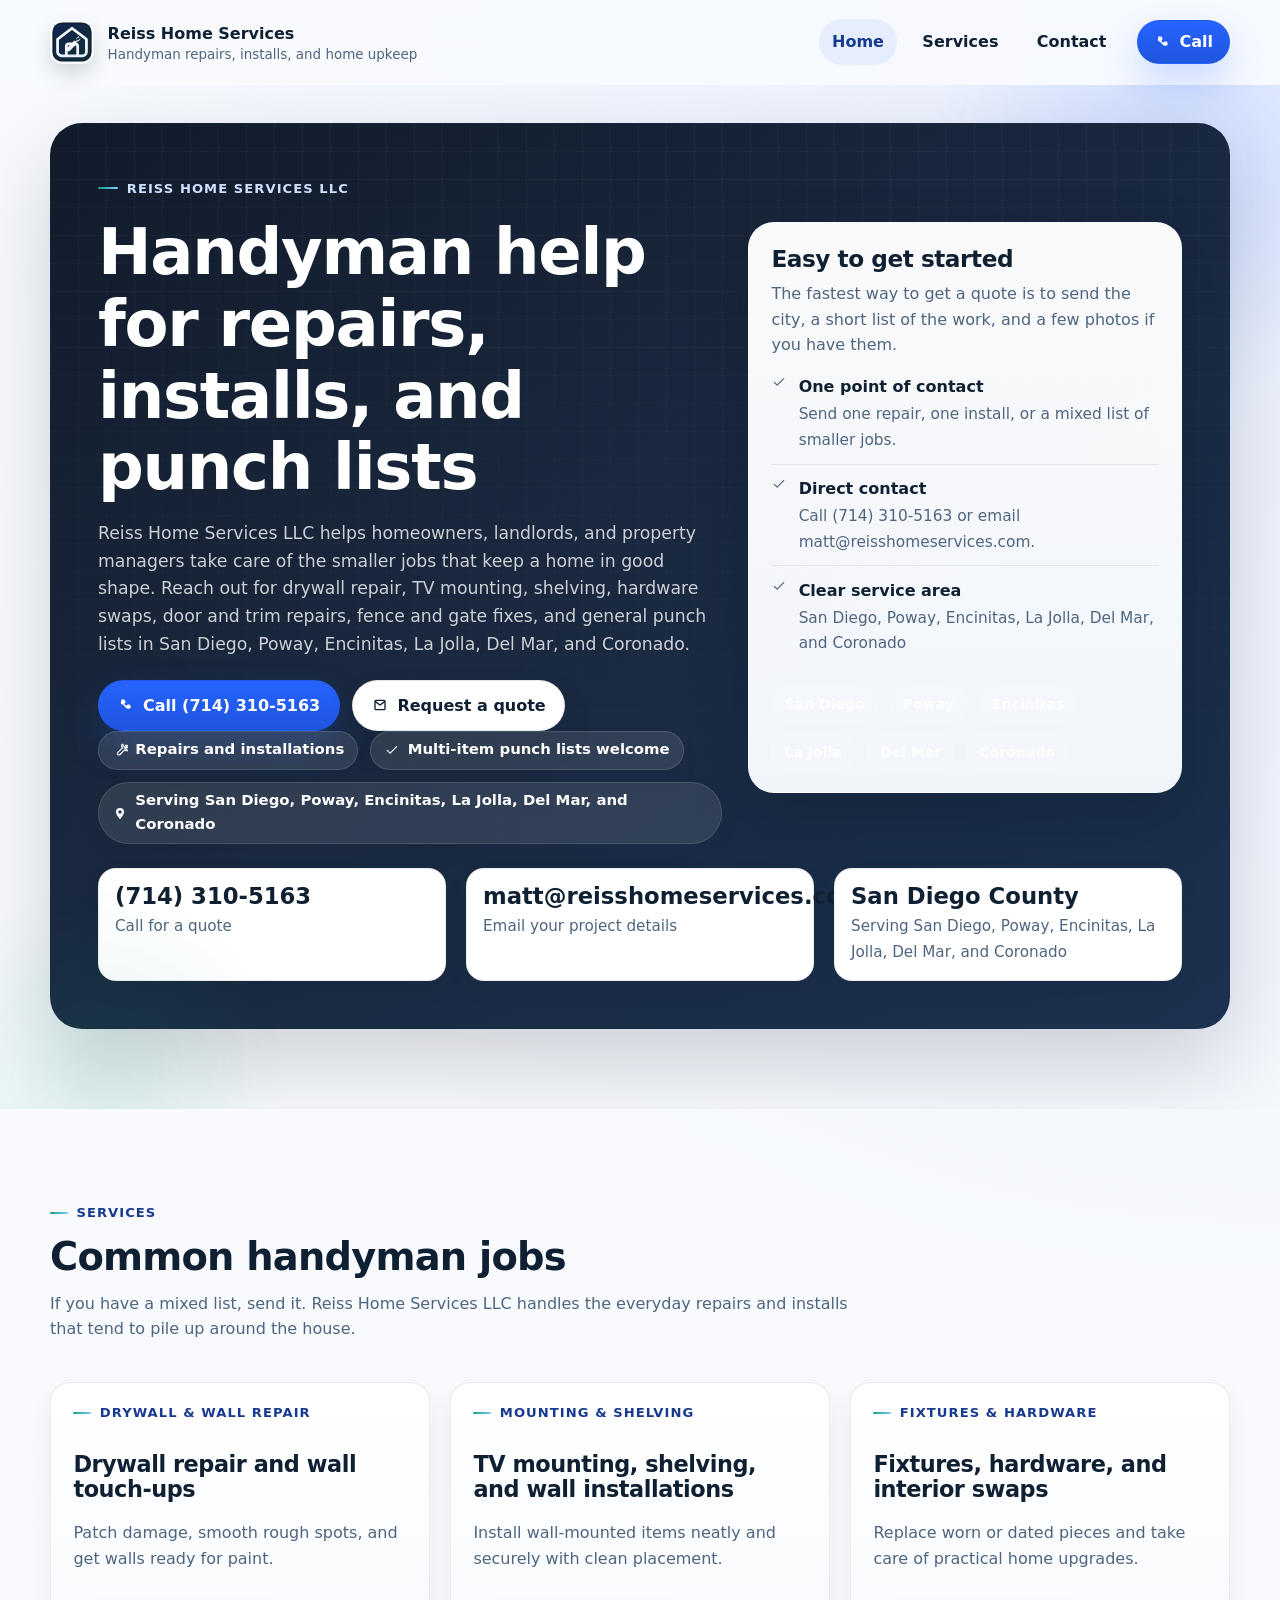
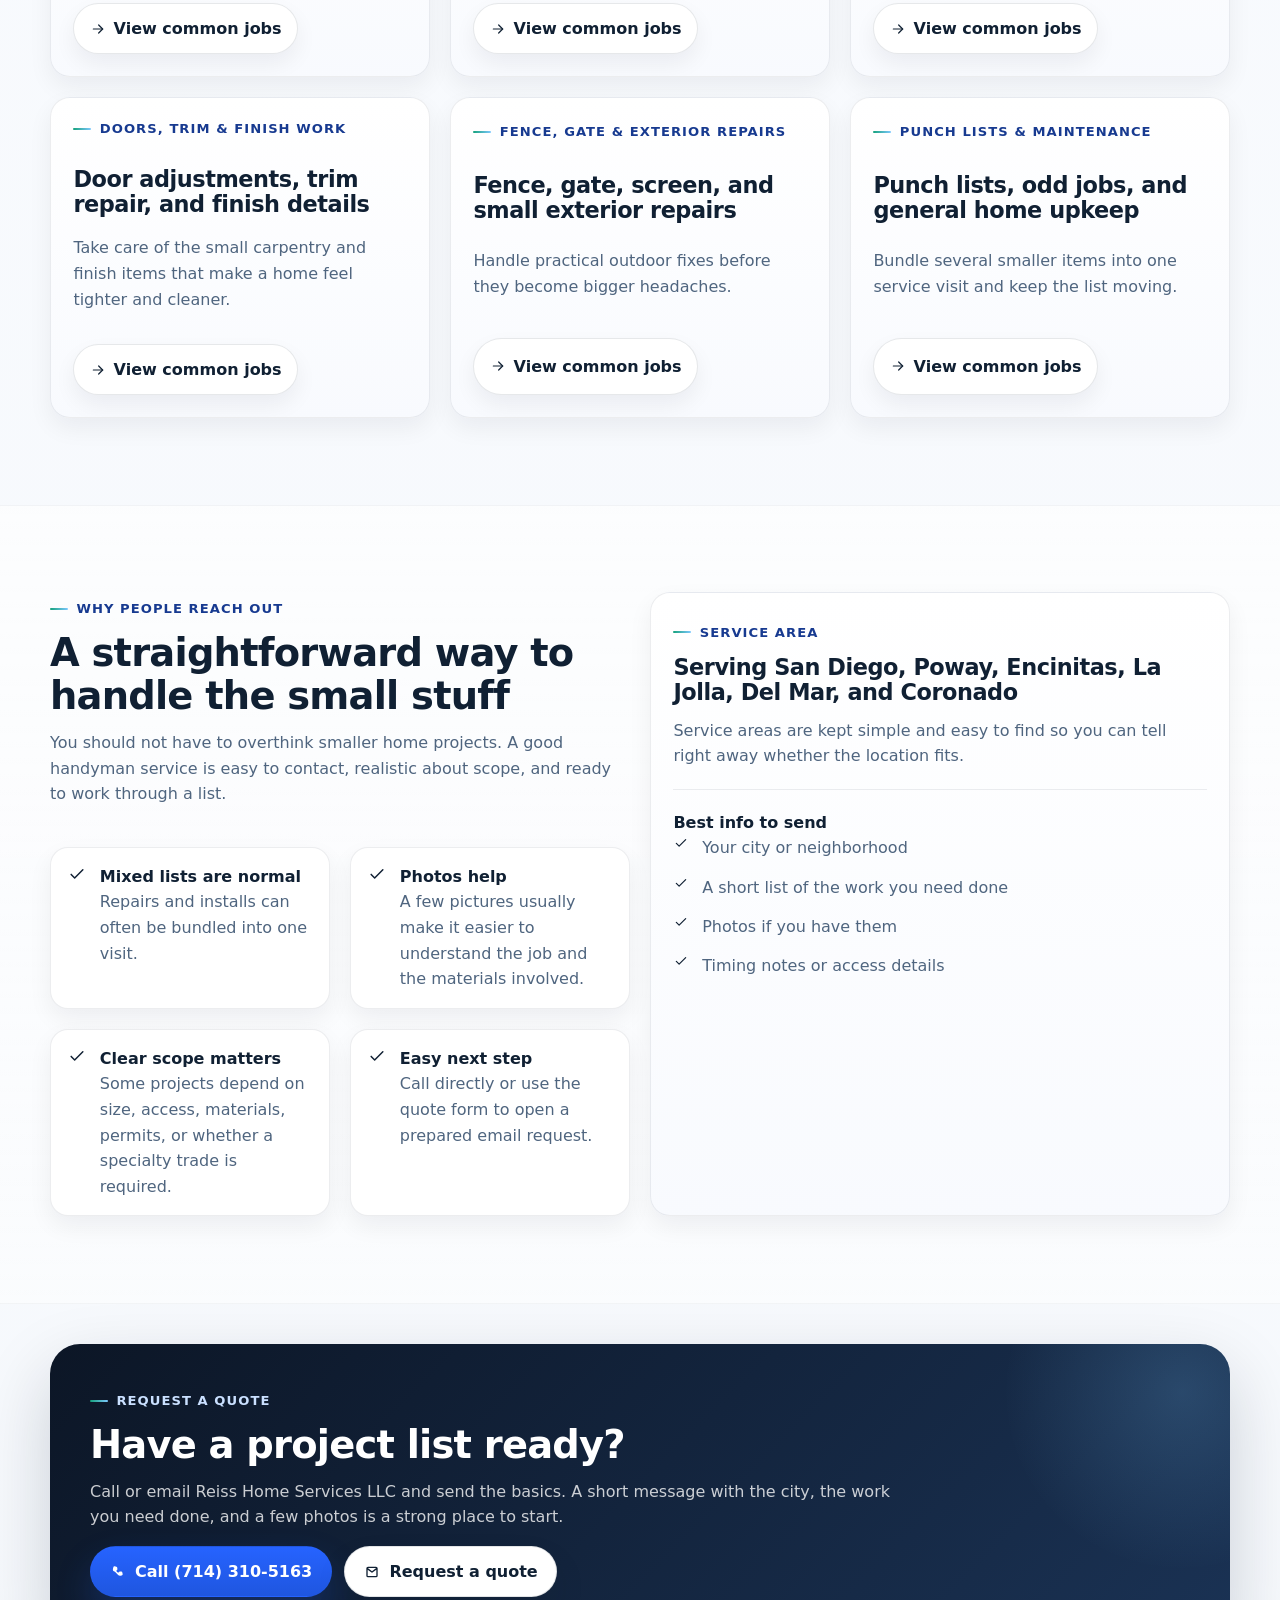
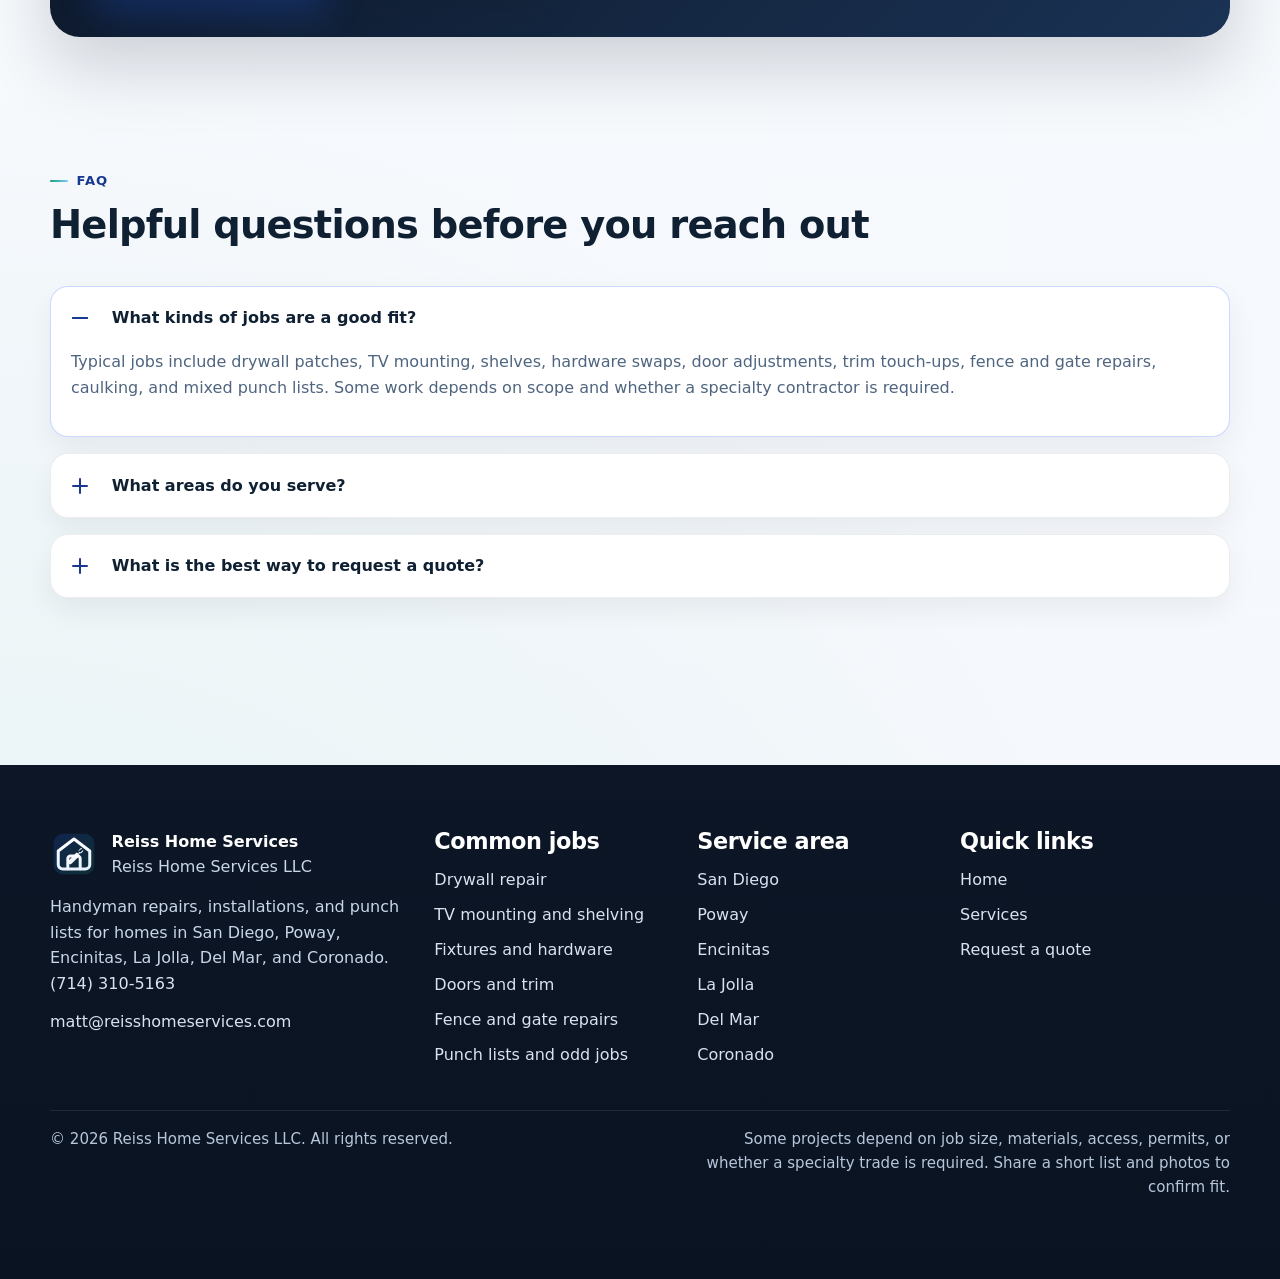
==== commit 2fd57ba4: "New Version" ====
--- a/index.html
+++ b/index.html
@@ -1,343 +1,281 @@
 <!doctype html>
-<html lang="en">
-  <head>
-    <meta charset="utf-8" />
-    <meta name="viewport" content="width=device-width, initial-scale=1" />
-    <title>Reiss Home Services | San Diego Handyman & Home Improvements</title>
-    <meta
-      name="description"
-      content="Professional, friendly handyman service for clean updates, repairs, and small improvement projects in San Diego, Poway, Escondido, Del Mar, La Jolla, and Coronado."
-    />
-    <meta name="theme-color" content="#102d62" />
-    <link rel="icon" type="image/png" href="assets/favicon.png" />
-    <link rel="preload" as="image" href="assets/logo.jpg" />
-    <link rel="stylesheet" href="styles.css" />
-    <meta property="og:title" content="Reiss Home Services" />
-    <meta
-      property="og:description"
-      content="Clean work. Clear communication. Quality results for homeowners across San Diego County."
-    />
-    <meta property="og:type" content="website" />
-    <meta property="og:image" content="assets/logo.jpg" />
-    <script type="application/ld+json">
-      {
-        "@context": "https://schema.org",
-        "@type": "LocalBusiness",
-        "name": "Reiss Home Services",
-        "legalName": "Reiss Home Services LLC",
-        "url": "https://reisshomeservices.com",
-        "telephone": "+1-714-310-5163",
-        "email": "matt@reisshomeservices.com",
-        "logo": "https://reisshomeservices.com/assets/logo.jpg",
-        "areaServed": [
-          "San Diego",
-          "Poway",
-          "Escondido",
-          "Del Mar",
-          "La Jolla",
-          "Coronado"
-        ],
-        "serviceType": [
-          "Handyman services",
-          "Bathroom updates",
-          "Laundry room improvements",
-          "Finish work",
-          "Fence and outdoor improvements"
-        ]
-      }
-    </script>
-  </head>
-  <body>
-    <div class="page-bg"></div>
-    <header class="site-header">
-      <div class="container header-inner">
-        <a class="brand" href="#top" aria-label="Reiss Home Services home">
-          <img src="assets/logo.jpg" alt="Reiss Home Services logo" />
-          <div class="brand-text">
-            <span>Reiss Home Services</span>
-            <small>San Diego Handyman</small>
-          </div>
-        </a>
-
-        <nav class="site-nav" aria-label="Main navigation">
-          <a href="#services">Services</a>
-          <a href="#projects">Projects</a>
-          <a href="#areas">Areas</a>
-          <a href="#contact">Contact</a>
-        </nav>
-
-        <a class="button button--small header-cta" href="tel:+17143105163">Call Matt</a>
-      </div>
-    </header>
-
-    <main id="top">
-      <section class="hero">
-        <div class="container hero-grid">
-          <div class="hero-copy">
-            <p class="eyebrow">Professional handyman service</p>
-            <h1>Clean work. Clear communication. Quality results.</h1>
-            <p class="lead">
-              Reiss Home Services helps homeowners with thoughtful repairs and small
-              improvements that make a home feel finished—from bathroom and laundry
-              updates to trim, doors, fencing, and punch-list projects.
-            </p>
-
-            <div class="hero-actions">
-              <a class="button" href="tel:+17143105163">Call (714) 310-5163</a>
-              <a class="button button--secondary" href="mailto:matt@reisshomeservices.com"
-                >Email for a Quote</a
-              >
+    <html lang="en">
+        <head>
+      <meta charset="utf-8">
+      <meta name="viewport" content="width=device-width, initial-scale=1">
+      <title>Handyman in San Diego County | Reiss Home Services LLC</title>
+      <meta name="description" content="Handyman repairs, installations, and punch lists for homes in San Diego, Poway, Encinitas, La Jolla, Del Mar, and Coronado. Call or email Reiss Home Services LLC for a quote.">
+      <meta name="keywords" content="handyman san diego county, handyman san diego, handyman poway, handyman encinitas, handyman la jolla, handyman del mar, handyman coronado, drywall repair, tv mounting, shelves, door repair, trim repair, punch list">
+      <meta name="robots" content="index,follow,max-image-preview:large,max-snippet:-1,max-video-preview:-1">
+      <meta name="theme-color" content="#0c1626">
+      <meta name="format-detection" content="telephone=yes">
+      <link rel="canonical" href="https://reisshomeservices.com/">
+      <link rel="alternate" hreflang="en-US" href="https://reisshomeservices.com/">
+      <link rel="alternate" hreflang="x-default" href="https://reisshomeservices.com/">
+      <meta property="og:type" content="website">
+      <meta property="og:site_name" content="Reiss Home Services">
+      <meta property="og:locale" content="en_US">
+      <meta property="og:title" content="Handyman in San Diego County | Reiss Home Services LLC">
+      <meta property="og:description" content="Handyman repairs, installations, and punch lists for homes in San Diego, Poway, Encinitas, La Jolla, Del Mar, and Coronado. Call or email Reiss Home Services LLC for a quote.">
+      <meta property="og:url" content="https://reisshomeservices.com/">
+      <meta property="og:image" content="https://reisshomeservices.com/assets/img/og-image.png">
+      <meta property="og:image:width" content="1200">
+      <meta property="og:image:height" content="630">
+      <meta name="twitter:card" content="summary_large_image">
+      <meta name="twitter:title" content="Handyman in San Diego County | Reiss Home Services LLC">
+      <meta name="twitter:description" content="Handyman repairs, installations, and punch lists for homes in San Diego, Poway, Encinitas, La Jolla, Del Mar, and Coronado. Call or email Reiss Home Services LLC for a quote.">
+      <meta name="twitter:image" content="https://reisshomeservices.com/assets/img/og-image.png">
+      <link rel="icon" href="favicon.ico" sizes="any">
+      <link rel="icon" type="image/svg+xml" href="favicon.svg">
+      <link rel="apple-touch-icon" href="apple-touch-icon.png">
+      <link rel="manifest" href="site.webmanifest">
+      <link rel="stylesheet" href="assets/css/styles.css">
+      <script type="application/ld+json">{"@context":"https://schema.org","@type":["HomeAndConstructionBusiness","ProfessionalService"],"@id":"https://reisshomeservices.com#business","name":"Reiss Home Services","legalName":"Reiss Home Services LLC","url":"https://reisshomeservices.com/","telephone":"(714) 310-5163","email":"matt@reisshomeservices.com","logo":"https://reisshomeservices.com/assets/img/icon-512.png","image":"https://reisshomeservices.com/assets/img/og-image.png","description":"Handyman repairs, installations, and punch lists in San Diego County.","areaServed":[{"@type":"City","name":"San Diego"},{"@type":"City","name":"Poway"},{"@type":"City","name":"Encinitas"},{"@type":"City","name":"La Jolla"},{"@type":"City","name":"Del Mar"},{"@type":"City","name":"Coronado"}],"serviceArea":{"@type":"AdministrativeArea","name":"San Diego County, California"},"contactPoint":[{"@type":"ContactPoint","contactType":"customer service","telephone":"(714) 310-5163","email":"matt@reisshomeservices.com","areaServed":["San Diego","Poway","Encinitas","La Jolla","Del Mar","Coronado"],"availableLanguage":["en-US"]}],"hasOfferCatalog":{"@type":"OfferCatalog","name":"Handyman services","itemListElement":[{"@type":"OfferCatalog","name":"Drywall & wall repair","url":"https://reisshomeservices.com/services/#drywall-wall-repair","description":"Patch damage, smooth rough spots, and get walls ready for paint.","itemListElement":[{"@type":"Service","name":"Drywall hole patching"},{"@type":"Service","name":"Nail pop and screw pop repair"},{"@type":"Service","name":"Minor ceiling patch repair"},{"@type":"Service","name":"Stress crack touch-ups"},{"@type":"Service","name":"Texture touch-up blending"},{"@type":"Service","name":"Corner bead touch-ups"},{"@type":"Service","name":"Scuffed wall repair"},{"@type":"Service","name":"Paint-ready surface prep"}]},{"@type":"OfferCatalog","name":"Mounting & shelving","url":"https://reisshomeservices.com/services/#mounting-shelving-installations","description":"Install wall-mounted items neatly and securely with clean placement.","itemListElement":[{"@type":"Service","name":"TV mounting"},{"@type":"Service","name":"Floating shelf installation"},{"@type":"Service","name":"Mirror hanging"},{"@type":"Service","name":"Artwork and frame hanging"},{"@type":"Service","name":"Curtain rod installation"},{"@type":"Service","name":"Towel bar and bath accessory mounting"},{"@type":"Service","name":"Closet shelves and rods"},{"@type":"Service","name":"Garage storage mounting"}]},{"@type":"OfferCatalog","name":"Fixtures & hardware","url":"https://reisshomeservices.com/services/#fixtures-hardware-swaps","description":"Replace worn or dated pieces and take care of practical home upgrades.","itemListElement":[{"@type":"Service","name":"Light fixture replacement"},{"@type":"Service","name":"Ceiling fan replacement"},{"@type":"Service","name":"Faucet replacement"},{"@type":"Service","name":"Showerhead installation"},{"@type":"Service","name":"Cabinet pulls and knobs"},{"@type":"Service","name":"Door hardware replacement"},{"@type":"Service","name":"Smart lock hardware installation"},{"@type":"Service","name":"Smoke and CO alarm replacement"}]},{"@type":"OfferCatalog","name":"Doors, trim & finish work","url":"https://reisshomeservices.com/services/#doors-trim-finish-work","description":"Take care of the small carpentry and finish items that make a home feel tighter and cleaner.","itemListElement":[{"@type":"Service","name":"Interior door alignment"},{"@type":"Service","name":"Latch and strike plate adjustment"},{"@type":"Service","name":"Closet door repair"},{"@type":"Service","name":"Weatherstripping replacement"},{"@type":"Service","name":"Threshold adjustment"},{"@type":"Service","name":"Baseboard repair"},{"@type":"Service","name":"Trim touch-ups"},{"@type":"Service","name":"Caulking refresh"}]},{"@type":"OfferCatalog","name":"Fence, gate & exterior repairs","url":"https://reisshomeservices.com/services/#fence-gate-exterior-repairs","description":"Handle practical outdoor fixes before they become bigger headaches.","itemListElement":[{"@type":"Service","name":"Gate latch repair"},{"@type":"Service","name":"Gate alignment adjustments"},{"@type":"Service","name":"Fence hardware replacement"},{"@type":"Service","name":"Fence board replacement"},{"@type":"Service","name":"Screen door repair"},{"@type":"Service","name":"Window screen repair"},{"@type":"Service","name":"Exterior caulking touch-ups"},{"@type":"Service","name":"Mailbox and accessory fixes"}]},{"@type":"OfferCatalog","name":"Punch lists & maintenance","url":"https://reisshomeservices.com/services/#punch-lists-maintenance","description":"Bundle several smaller items into one service visit and keep the list moving.","itemListElement":[{"@type":"Service","name":"Move-in punch lists"},{"@type":"Service","name":"Move-out repair lists"},{"@type":"Service","name":"Rental turnover touch-ups"},{"@type":"Service","name":"Home sale prep items"},{"@type":"Service","name":"Seasonal maintenance tasks"},{"@type":"Service","name":"Accessory assembly and installation"},{"@type":"Service","name":"Small mixed repair lists"},{"@type":"Service","name":"Odds and ends around the house"}]}]},"knowsAbout":["Drywall repair","TV mounting","Shelf installation","Fixture replacement","Door repair","Trim repair","Fence repair","Gate repair","Punch lists","Home maintenance"]}</script>
+<script type="application/ld+json">{"@context":"https://schema.org","@type":"WebSite","@id":"https://reisshomeservices.com#website","url":"https://reisshomeservices.com/","name":"Reiss Home Services","description":"Handyman repairs, installations, and punch lists in San Diego County.","inLanguage":"en-US","publisher":{"@id":"https://reisshomeservices.com#business"}}</script>
+<script type="application/ld+json">{"@context":"https://schema.org","@type":"WebPage","name":"Reiss Home Services home page","url":"https://reisshomeservices.com/","description":"Handyman repairs, installations, and punch lists in San Diego County.","isPartOf":{"@id":"https://reisshomeservices.com#website"}}</script>
+<script type="application/ld+json">{"@context":"https://schema.org","@type":"FAQPage","mainEntity":[{"@type":"Question","name":"What kinds of jobs are a good fit?","acceptedAnswer":{"@type":"Answer","text":"Typical jobs include drywall patches, TV mounting, shelves, hardware swaps, door adjustments, trim touch-ups, fence and gate repairs, caulking, and mixed punch lists. Some work depends on scope and whether a specialty contractor is required."}},{"@type":"Question","name":"What areas do you serve?","acceptedAnswer":{"@type":"Answer","text":"Reiss Home Services LLC serves San Diego, Poway, Encinitas, La Jolla, Del Mar, and Coronado."}},{"@type":"Question","name":"What is the best way to request a quote?","acceptedAnswer":{"@type":"Answer","text":"Call or email with your city, a short description of the work, and photos if you have them. You can also use the quote form to open a prepared email draft."}}]}</script>
+    </head>
+    <body>
+      <a class="skip-link" href="#main-content">Skip to content</a>
+      <header class="site-header" data-header>
+  <div class="container header-inner">
+    <a class="brand" href="./">
+      <img src="assets/img/logo-mark.svg" alt="Reiss Home Services logo" width="44" height="44">
+      <span class="brand-copy">
+        <strong>Reiss Home Services</strong>
+        <span>Handyman repairs, installs, and home upkeep</span>
+      </span>
+    </a>
+    <button class="menu-toggle" type="button" aria-expanded="false" aria-label="Toggle navigation" data-menu-toggle>
+      <span></span><span></span><span></span>
+    </button>
+    <nav class="site-nav" aria-label="Primary" data-site-nav>
+      <div class="site-nav-links">
+        <a href="./" aria-current="page">Home</a>
+        <a href="services/">Services</a>
+        <a href="contact/">Contact</a>
+      </div>
+      <div class="site-nav-cta">
+        <a class="button nav-cta" href="tel:+17143105163"><svg class="icon-sm" viewBox="0 0 24 24" aria-hidden="true" xmlns="http://www.w3.org/2000/svg"><path fill="currentColor" d="M6.4 5.1a2 2 0 0 1 2.3-1.6l2.2.5a2 2 0 0 1 1.5 1.6l.2 1.9a2 2 0 0 1-.6 1.7L10.7 10a14.7 14.7 0 0 0 3.3 3.3l.8-1.3a2 2 0 0 1 1.7-.9l1.9.2a2 2 0 0 1 1.6 1.5l.5 2.2a2 2 0 0 1-1.6 2.3l-1.8.3a4 4 0 0 1-3.4-1.1l-4.7-4.7A4 4 0 0 1 6 6.9z"/></svg><span>Call</span></a>
+      </div>
+    </nav>
+  </div>
+</header>
+
+      <main id="main-content">
+          <section class="hero">
+      <div class="container">
+        <div class="hero-shell">
+          <div class="hero-grid">
+            <div class="hero-copy">
+              <div class="eyebrow">Reiss Home Services LLC</div>
+              <h1>Handyman help for repairs, installs, and punch lists</h1>
+              <p>Reiss Home Services LLC helps homeowners, landlords, and property managers take care of the smaller jobs that keep a home in good shape. Reach out for drywall repair, TV mounting, shelving, hardware swaps, door and trim repairs, fence and gate fixes, and general punch lists in San Diego, Poway, Encinitas, La Jolla, Del Mar, and Coronado.</p>
+              <div class="actions">
+                <a class="button" href="tel:+17143105163"><svg class="icon-sm" viewBox="0 0 24 24" aria-hidden="true" xmlns="http://www.w3.org/2000/svg"><path fill="currentColor" d="M6.4 5.1a2 2 0 0 1 2.3-1.6l2.2.5a2 2 0 0 1 1.5 1.6l.2 1.9a2 2 0 0 1-.6 1.7L10.7 10a14.7 14.7 0 0 0 3.3 3.3l.8-1.3a2 2 0 0 1 1.7-.9l1.9.2a2 2 0 0 1 1.6 1.5l.5 2.2a2 2 0 0 1-1.6 2.3l-1.8.3a4 4 0 0 1-3.4-1.1l-4.7-4.7A4 4 0 0 1 6 6.9z"/></svg><span>Call (714) 310-5163</span></a>
+                <a class="button button-secondary" href="contact/"><svg class="icon-sm" viewBox="0 0 24 24" aria-hidden="true" xmlns="http://www.w3.org/2000/svg"><path fill="currentColor" d="M3.5 6.5A2.5 2.5 0 0 1 6 4h12a2.5 2.5 0 0 1 2.5 2.5v11A2.5 2.5 0 0 1 18 20H6a2.5 2.5 0 0 1-2.5-2.5zm2.2-.5 6.3 4.7 6.3-4.7H5.7zm12.8 2.5-5.8 4.4a1.3 1.3 0 0 1-1.4 0L5.5 8.5v9a.5.5 0 0 0 .5.5h12a.5.5 0 0 0 .5-.5z"/></svg><span>Request a quote</span></a>
+              </div>
+              <div class="hero-mini">
+                <span class="chip"><svg class="icon-sm" viewBox="0 0 24 24" aria-hidden="true" xmlns="http://www.w3.org/2000/svg"><g fill="none" stroke="currentColor" stroke-width="1.8" stroke-linecap="round" stroke-linejoin="round"><path d="M14.7 4.4a4.2 4.2 0 0 0 1.1 4.3l-6.9 6.9a2.2 2.2 0 1 0 3.1 3.1l6.9-6.9a4.2 4.2 0 0 0 4.3 1.1l-2.7-2.7a1.7 1.7 0 0 1 2.4-2.4l2.7 2.7a4.2 4.2 0 0 0-1.1-4.3 4.2 4.2 0 0 0-4.3-1.1l1.4 1.4a1.7 1.7 0 0 1-2.4 2.4L16 3.3a4.2 4.2 0 0 0-1.3 1.1z"/></g></svg><span>Repairs and installations</span></span>
+                <span class="chip"><svg class="icon-sm" viewBox="0 0 24 24" aria-hidden="true" xmlns="http://www.w3.org/2000/svg"><g fill="none" stroke="currentColor" stroke-width="1.8" stroke-linecap="round" stroke-linejoin="round"><path d="m5 12.5 4.2 4.2L19 7"/></g></svg><span>Multi-item punch lists welcome</span></span>
+                <span class="chip"><svg class="icon-sm" viewBox="0 0 24 24" aria-hidden="true" xmlns="http://www.w3.org/2000/svg"><path fill="currentColor" d="M12 21s6-5.7 6-10.6A6 6 0 1 0 6 10.4C6 15.3 12 21 12 21zm0-8a2.6 2.6 0 1 1 0-5.2 2.6 2.6 0 0 1 0 5.2z"/></svg><span>Serving San Diego, Poway, Encinitas, La Jolla, Del Mar, and Coronado</span></span>
+              </div>
             </div>
-
-            <p class="service-line">
-              Serving San Diego, Poway, Escondido, Del Mar, La Jolla, and Coronado.
-            </p>
-
-            <div class="trust-row" aria-label="service qualities">
-              <span>Friendly service</span>
-              <span>Tidy job sites</span>
-              <span>Detail-focused finish work</span>
-            </div>
-          </div>
-
-          <div class="hero-visual" aria-hidden="true">
-            <article class="hero-card hero-card--main">
-              <img src="assets/hero-bathroom.jpg" alt="Finished bathroom vanity project" />
-            </article>
-            <article class="hero-card hero-card--alt">
-              <img src="assets/hero-fence.jpg" alt="Completed backyard fencing project" />
-            </article>
-            <div class="hero-badge">
-              <strong>Before &amp; after projects</strong>
-              <span>Bathrooms, laundry rooms, and outdoor upgrades</span>
-            </div>
-          </div>
-        </div>
-      </section>
-
-      <section class="section">
-        <div class="container">
-          <div class="summary-grid">
-            <article class="summary-card">
-              <h2>Professional and approachable</h2>
-              <p>
-                Straightforward communication, clean presentation, and work that feels
-                considered from start to finish.
-              </p>
-            </article>
-            <article class="summary-card">
-              <h2>Small projects done well</h2>
-              <p>
-                Ideal for the updates and repairs that matter to daily life, but still
-                deserve quality craftsmanship.
-              </p>
-            </article>
-            <article class="summary-card">
-              <h2>Results that look right</h2>
-              <p>
-                The goal is simple: finishes that are polished, useful, and built to fit
-                the home.
-              </p>
-            </article>
-          </div>
-        </div>
-      </section>
-
-      <section class="section" id="services">
-        <div class="container">
-          <div class="section-heading">
-            <p class="eyebrow">Services</p>
-            <h2>Practical updates with a polished finish.</h2>
-            <p>
-              Reiss Home Services is built for the kind of work homeowners want done
-              carefully, cleanly, and without a lot of runaround.
-            </p>
-          </div>
-
-          <div class="service-grid">
-            <article class="service-card">
-              <h3>Bathroom refreshes</h3>
-              <p>Vanities, mirrors, hardware, trim details, and improvements that elevate the space.</p>
-            </article>
-            <article class="service-card">
-              <h3>Laundry &amp; utility spaces</h3>
-              <p>Updates that make hard-working areas more functional, better organized, and better looking.</p>
-            </article>
-            <article class="service-card">
-              <h3>Trim &amp; finish work</h3>
-              <p>Clean lines and thoughtful carpentry details for doors, wall treatments, and interior finishes.</p>
-            </article>
-            <article class="service-card">
-              <h3>Doors, hardware &amp; repairs</h3>
-              <p>The smaller fixes and adjustments that help a home feel cared for and complete.</p>
-            </article>
-            <article class="service-card">
-              <h3>Fencing &amp; outdoor improvements</h3>
-              <p>Exterior work that improves privacy, structure, and the overall look of the property.</p>
-            </article>
-            <article class="service-card">
-              <h3>Punch-list projects</h3>
-              <p>When you have several items to knock out, Reiss provides a reliable, professional option.</p>
-            </article>
-          </div>
-        </div>
-      </section>
-
-      <section class="section section--dark" id="projects">
-        <div class="container">
-          <div class="section-heading section-heading--light">
-            <p class="eyebrow eyebrow--light">Selected Projects</p>
-            <h2>Before and after work that speaks for itself.</h2>
-            <p>
-              A few examples of how thoughtful updates can completely change the look and
-              feel of a space.
-            </p>
-          </div>
-
-          <div class="project-grid">
-            <article class="project-card">
-              <div class="project-images">
-                <figure>
-                  <img src="assets/bathroom-before.jpg" alt="Bathroom before vanity and lighting update" />
-                  <figcaption>Before</figcaption>
-                </figure>
-                <figure>
-                  <img src="assets/bathroom-after.jpg" alt="Bathroom after vanity and lighting update" />
-                  <figcaption>After</figcaption>
-                </figure>
-              </div>
-              <div class="project-copy">
-                <h3>Bathroom vanity refresh</h3>
-                <p>
-                  A dated sink wall became a cleaner, more intentional focal point with a
-                  custom-looking vanity, upgraded lighting, and a more finished feel.
-                </p>
-              </div>
-            </article>
-
-            <article class="project-card">
-              <div class="project-images">
-                <figure>
-                  <img src="assets/laundry-before.jpg" alt="Laundry or utility space before update" />
-                  <figcaption>Before</figcaption>
-                </figure>
-                <figure>
-                  <img src="assets/laundry-after.jpg" alt="Laundry space after update" />
-                  <figcaption>After</figcaption>
-                </figure>
-              </div>
-              <div class="project-copy">
-                <h3>Laundry / utility space improvement</h3>
-                <p>
-                  A more useful, better-looking setup with a cleaner layout and a finished,
-                  everyday-ready result.
-                </p>
-              </div>
-            </article>
-
-            <article class="project-card">
-              <div class="project-images">
-                <figure>
-                  <img src="assets/fence-before.jpg" alt="Backyard before fence installation" />
-                  <figcaption>Before</figcaption>
-                </figure>
-                <figure>
-                  <img src="assets/fence-after.jpg" alt="Backyard after fence installation" />
-                  <figcaption>After</figcaption>
-                </figure>
-              </div>
-              <div class="project-copy">
-                <h3>Backyard fence build</h3>
-                <p>
-                  An open yard transformed with strong vertical lines, added privacy, and a
-                  much more finished edge to the property.
-                </p>
-              </div>
-            </article>
-          </div>
-        </div>
-      </section>
-
-      <section class="section">
-        <div class="container">
-          <div class="section-heading">
-            <p class="eyebrow">Why Reiss</p>
-            <h2>Succinct, professional, and easy to work with.</h2>
-          </div>
-
-          <div class="value-grid">
-            <article class="value-card">
-              <h3>Friendly communication</h3>
-              <p>You work directly with Matt and get clear, straightforward updates along the way.</p>
-            </article>
-            <article class="value-card">
-              <h3>Respect for the home</h3>
-              <p>Clean job sites, thoughtful planning, and attention to the details homeowners actually notice.</p>
-            </article>
-            <article class="value-card">
-              <h3>Work that feels finished</h3>
-              <p>The end result should not just function well—it should look like it belongs there.</p>
-            </article>
-          </div>
-        </div>
-      </section>
-
-      <section class="section" id="areas">
-        <div class="container area-block">
-          <div class="section-heading">
-            <p class="eyebrow">Service Area</p>
-            <h2>Serving homeowners across San Diego County.</h2>
-            <p>Current service areas include the communities below.</p>
-          </div>
-          <div class="area-pills" aria-label="service areas">
-            <span>San Diego</span>
-            <span>Poway</span>
-            <span>Escondido</span>
-            <span>Del Mar</span>
-            <span>La Jolla</span>
-            <span>Coronado</span>
-          </div>
-        </div>
-      </section>
-
-      <section class="section" id="contact">
-        <div class="container">
-          <div class="cta-panel">
-            <div>
-              <p class="eyebrow">Contact</p>
-              <h2>Have a project in mind?</h2>
-              <p>
-                Send a few photos or give Matt a call. You’ll get a straightforward response
-                on scope, fit, and next steps.
-              </p>
-            </div>
-            <div class="cta-actions">
-              <a class="button" href="tel:+17143105163">(714) 310-5163</a>
-              <a class="button button--secondary" href="mailto:matt@reisshomeservices.com"
-                >matt@reisshomeservices.com</a
-              >
-            </div>
-          </div>
-        </div>
-      </section>
-    </main>
-
-    <footer class="site-footer">
-      <div class="container footer-inner">
+            <aside class="hero-card reveal">
+              <h2>Easy to get started</h2>
+              <p>The fastest way to get a quote is to send the city, a short list of the work, and a few photos if you have them.</p>
+              <ul class="hero-list">
+                <li><svg class="icon-sm" viewBox="0 0 24 24" aria-hidden="true" xmlns="http://www.w3.org/2000/svg"><g fill="none" stroke="currentColor" stroke-width="1.8" stroke-linecap="round" stroke-linejoin="round"><path d="m5 12.5 4.2 4.2L19 7"/></g></svg><div><strong>One point of contact</strong><span>Send one repair, one install, or a mixed list of smaller jobs.</span></div></li>
+                <li><svg class="icon-sm" viewBox="0 0 24 24" aria-hidden="true" xmlns="http://www.w3.org/2000/svg"><g fill="none" stroke="currentColor" stroke-width="1.8" stroke-linecap="round" stroke-linejoin="round"><path d="m5 12.5 4.2 4.2L19 7"/></g></svg><div><strong>Direct contact</strong><span>Call (714) 310-5163 or email matt@reisshomeservices.com.</span></div></li>
+                <li><svg class="icon-sm" viewBox="0 0 24 24" aria-hidden="true" xmlns="http://www.w3.org/2000/svg"><g fill="none" stroke="currentColor" stroke-width="1.8" stroke-linecap="round" stroke-linejoin="round"><path d="m5 12.5 4.2 4.2L19 7"/></g></svg><div><strong>Clear service area</strong><span>San Diego, Poway, Encinitas, La Jolla, Del Mar, and Coronado</span></div></li>
+              </ul>
+              <div class="badge-row"><span class="badge">San Diego</span><span class="badge">Poway</span><span class="badge">Encinitas</span><span class="badge">La Jolla</span><span class="badge">Del Mar</span><span class="badge">Coronado</span></div>
+            </aside>
+          </div>
+          <div class="stats-strip">
+            <div class="stat reveal"><strong>(714) 310-5163</strong><span>Call for a quote</span></div>
+            <div class="stat reveal"><strong>matt@reisshomeservices.com</strong><span>Email your project details</span></div>
+            <div class="stat reveal"><strong>San Diego County</strong><span>Serving San Diego, Poway, Encinitas, La Jolla, Del Mar, and Coronado</span></div>
+          </div>
+        </div>
+      </div>
+    </section>
+
+    <section class="section">
+      <div class="container">
+        <div class="section-head">
+          <div class="section-label">Services</div>
+          <h2>Common handyman jobs</h2>
+          <p>If you have a mixed list, send it. Reiss Home Services LLC handles the everyday repairs and installs that tend to pile up around the house.</p>
+        </div>
+        <div class="card-grid">
+          <article class="card soft service-card reveal">
+  <div class="section-label">Drywall &amp; wall repair</div>
+  <h3>Drywall repair and wall touch-ups</h3>
+  <p>Patch damage, smooth rough spots, and get walls ready for paint.</p>
+  <div class="related-links"><a href="services/#drywall-wall-repair"><svg class="icon-sm" viewBox="0 0 24 24" aria-hidden="true" xmlns="http://www.w3.org/2000/svg"><g fill="none" stroke="currentColor" stroke-width="1.8" stroke-linecap="round" stroke-linejoin="round"><path d="M5 12h14"/><path d="m13 6 6 6-6 6"/></g></svg><span>View common jobs</span></a></div>
+</article>
+<article class="card soft service-card reveal">
+  <div class="section-label">Mounting &amp; shelving</div>
+  <h3>TV mounting, shelving, and wall installations</h3>
+  <p>Install wall-mounted items neatly and securely with clean placement.</p>
+  <div class="related-links"><a href="services/#mounting-shelving-installations"><svg class="icon-sm" viewBox="0 0 24 24" aria-hidden="true" xmlns="http://www.w3.org/2000/svg"><g fill="none" stroke="currentColor" stroke-width="1.8" stroke-linecap="round" stroke-linejoin="round"><path d="M5 12h14"/><path d="m13 6 6 6-6 6"/></g></svg><span>View common jobs</span></a></div>
+</article>
+<article class="card soft service-card reveal">
+  <div class="section-label">Fixtures &amp; hardware</div>
+  <h3>Fixtures, hardware, and interior swaps</h3>
+  <p>Replace worn or dated pieces and take care of practical home upgrades.</p>
+  <div class="related-links"><a href="services/#fixtures-hardware-swaps"><svg class="icon-sm" viewBox="0 0 24 24" aria-hidden="true" xmlns="http://www.w3.org/2000/svg"><g fill="none" stroke="currentColor" stroke-width="1.8" stroke-linecap="round" stroke-linejoin="round"><path d="M5 12h14"/><path d="m13 6 6 6-6 6"/></g></svg><span>View common jobs</span></a></div>
+</article>
+<article class="card soft service-card reveal">
+  <div class="section-label">Doors, trim &amp; finish work</div>
+  <h3>Door adjustments, trim repair, and finish details</h3>
+  <p>Take care of the small carpentry and finish items that make a home feel tighter and cleaner.</p>
+  <div class="related-links"><a href="services/#doors-trim-finish-work"><svg class="icon-sm" viewBox="0 0 24 24" aria-hidden="true" xmlns="http://www.w3.org/2000/svg"><g fill="none" stroke="currentColor" stroke-width="1.8" stroke-linecap="round" stroke-linejoin="round"><path d="M5 12h14"/><path d="m13 6 6 6-6 6"/></g></svg><span>View common jobs</span></a></div>
+</article>
+<article class="card soft service-card reveal">
+  <div class="section-label">Fence, gate &amp; exterior repairs</div>
+  <h3>Fence, gate, screen, and small exterior repairs</h3>
+  <p>Handle practical outdoor fixes before they become bigger headaches.</p>
+  <div class="related-links"><a href="services/#fence-gate-exterior-repairs"><svg class="icon-sm" viewBox="0 0 24 24" aria-hidden="true" xmlns="http://www.w3.org/2000/svg"><g fill="none" stroke="currentColor" stroke-width="1.8" stroke-linecap="round" stroke-linejoin="round"><path d="M5 12h14"/><path d="m13 6 6 6-6 6"/></g></svg><span>View common jobs</span></a></div>
+</article>
+<article class="card soft service-card reveal">
+  <div class="section-label">Punch lists &amp; maintenance</div>
+  <h3>Punch lists, odd jobs, and general home upkeep</h3>
+  <p>Bundle several smaller items into one service visit and keep the list moving.</p>
+  <div class="related-links"><a href="services/#punch-lists-maintenance"><svg class="icon-sm" viewBox="0 0 24 24" aria-hidden="true" xmlns="http://www.w3.org/2000/svg"><g fill="none" stroke="currentColor" stroke-width="1.8" stroke-linecap="round" stroke-linejoin="round"><path d="M5 12h14"/><path d="m13 6 6 6-6 6"/></g></svg><span>View common jobs</span></a></div>
+</article>
+        </div>
+      </div>
+    </section>
+
+    <section class="section section-soft">
+      <div class="container split">
         <div>
-          <strong>Reiss Home Services LLC</strong>
-          <p>Professional handyman service for homeowners in San Diego County.</p>
-        </div>
-        <div class="footer-links">
-          <a href="tel:+17143105163">(714) 310-5163</a>
-          <a href="mailto:matt@reisshomeservices.com">matt@reisshomeservices.com</a>
-        </div>
-      </div>
-    </footer>
-
-    <div class="mobile-bar">
-      <a href="tel:+17143105163">Call</a>
-      <a href="mailto:matt@reisshomeservices.com">Email</a>
-    </div>
-  </body>
-</html>
+          <div class="section-head">
+            <div class="section-label">Why people reach out</div>
+            <h2>A straightforward way to handle the small stuff</h2>
+            <p>You should not have to overthink smaller home projects. A good handyman service is easy to contact, realistic about scope, and ready to work through a list.</p>
+          </div>
+          <div class="check-grid">
+            <div class="check-item reveal"><svg class="icon" viewBox="0 0 24 24" aria-hidden="true" xmlns="http://www.w3.org/2000/svg"><g fill="none" stroke="currentColor" stroke-width="1.8" stroke-linecap="round" stroke-linejoin="round"><path d="m5 12.5 4.2 4.2L19 7"/></g></svg><div><strong>Mixed lists are normal</strong><p>Repairs and installs can often be bundled into one visit.</p></div></div>
+            <div class="check-item reveal"><svg class="icon" viewBox="0 0 24 24" aria-hidden="true" xmlns="http://www.w3.org/2000/svg"><g fill="none" stroke="currentColor" stroke-width="1.8" stroke-linecap="round" stroke-linejoin="round"><path d="m5 12.5 4.2 4.2L19 7"/></g></svg><div><strong>Photos help</strong><p>A few pictures usually make it easier to understand the job and the materials involved.</p></div></div>
+            <div class="check-item reveal"><svg class="icon" viewBox="0 0 24 24" aria-hidden="true" xmlns="http://www.w3.org/2000/svg"><g fill="none" stroke="currentColor" stroke-width="1.8" stroke-linecap="round" stroke-linejoin="round"><path d="m5 12.5 4.2 4.2L19 7"/></g></svg><div><strong>Clear scope matters</strong><p>Some projects depend on size, access, materials, permits, or whether a specialty trade is required.</p></div></div>
+            <div class="check-item reveal"><svg class="icon" viewBox="0 0 24 24" aria-hidden="true" xmlns="http://www.w3.org/2000/svg"><g fill="none" stroke="currentColor" stroke-width="1.8" stroke-linecap="round" stroke-linejoin="round"><path d="m5 12.5 4.2 4.2L19 7"/></g></svg><div><strong>Easy next step</strong><p>Call directly or use the quote form to open a prepared email request.</p></div></div>
+          </div>
+        </div>
+        <aside class="card soft reveal">
+          <div class="section-label">Service area</div>
+          <h3>Serving San Diego, Poway, Encinitas, La Jolla, Del Mar, and Coronado</h3>
+          <p>Service areas are kept simple and easy to find so you can tell right away whether the location fits.</p>
+          <div class="divider"></div>
+          <strong>Best info to send</strong>
+          <ul class="highlight-list">
+            <li><svg class="icon-sm" viewBox="0 0 24 24" aria-hidden="true" xmlns="http://www.w3.org/2000/svg"><g fill="none" stroke="currentColor" stroke-width="1.8" stroke-linecap="round" stroke-linejoin="round"><path d="m5 12.5 4.2 4.2L19 7"/></g></svg><span>Your city or neighborhood</span></li>
+            <li><svg class="icon-sm" viewBox="0 0 24 24" aria-hidden="true" xmlns="http://www.w3.org/2000/svg"><g fill="none" stroke="currentColor" stroke-width="1.8" stroke-linecap="round" stroke-linejoin="round"><path d="m5 12.5 4.2 4.2L19 7"/></g></svg><span>A short list of the work you need done</span></li>
+            <li><svg class="icon-sm" viewBox="0 0 24 24" aria-hidden="true" xmlns="http://www.w3.org/2000/svg"><g fill="none" stroke="currentColor" stroke-width="1.8" stroke-linecap="round" stroke-linejoin="round"><path d="m5 12.5 4.2 4.2L19 7"/></g></svg><span>Photos if you have them</span></li>
+            <li><svg class="icon-sm" viewBox="0 0 24 24" aria-hidden="true" xmlns="http://www.w3.org/2000/svg"><g fill="none" stroke="currentColor" stroke-width="1.8" stroke-linecap="round" stroke-linejoin="round"><path d="m5 12.5 4.2 4.2L19 7"/></g></svg><span>Timing notes or access details</span></li>
+          </ul>
+        </aside>
+      </div>
+    </section>
+
+    <section class="section-tight">
+      <div class="container">
+        <div class="cta-band reveal">
+          <div class="section-label">Request a quote</div>
+          <h2>Have a project list ready?</h2>
+          <p>Call or email Reiss Home Services LLC and send the basics. A short message with the city, the work you need done, and a few photos is a strong place to start.</p>
+          <div class="actions">
+            <a class="button" href="tel:+17143105163"><svg class="icon-sm" viewBox="0 0 24 24" aria-hidden="true" xmlns="http://www.w3.org/2000/svg"><path fill="currentColor" d="M6.4 5.1a2 2 0 0 1 2.3-1.6l2.2.5a2 2 0 0 1 1.5 1.6l.2 1.9a2 2 0 0 1-.6 1.7L10.7 10a14.7 14.7 0 0 0 3.3 3.3l.8-1.3a2 2 0 0 1 1.7-.9l1.9.2a2 2 0 0 1 1.6 1.5l.5 2.2a2 2 0 0 1-1.6 2.3l-1.8.3a4 4 0 0 1-3.4-1.1l-4.7-4.7A4 4 0 0 1 6 6.9z"/></svg><span>Call (714) 310-5163</span></a>
+            <a class="button button-secondary" href="contact/"><svg class="icon-sm" viewBox="0 0 24 24" aria-hidden="true" xmlns="http://www.w3.org/2000/svg"><path fill="currentColor" d="M3.5 6.5A2.5 2.5 0 0 1 6 4h12a2.5 2.5 0 0 1 2.5 2.5v11A2.5 2.5 0 0 1 18 20H6a2.5 2.5 0 0 1-2.5-2.5zm2.2-.5 6.3 4.7 6.3-4.7H5.7zm12.8 2.5-5.8 4.4a1.3 1.3 0 0 1-1.4 0L5.5 8.5v9a.5.5 0 0 0 .5.5h12a.5.5 0 0 0 .5-.5z"/></svg><span>Request a quote</span></a>
+          </div>
+        </div>
+      </div>
+    </section>
+
+    <section class="section">
+      <div class="container">
+        <div class="section-head">
+          <div class="section-label">FAQ</div>
+          <h2>Helpful questions before you reach out</h2>
+        </div>
+        <div class="faq-grid">
+          <details class="faq-item reveal" open>
+  <summary>What kinds of jobs are a good fit?</summary>
+  <div class="faq-content">
+    <p>Typical jobs include drywall patches, TV mounting, shelves, hardware swaps, door adjustments, trim touch-ups, fence and gate repairs, caulking, and mixed punch lists. Some work depends on scope and whether a specialty contractor is required.</p>
+  </div>
+</details>
+<details class="faq-item reveal">
+  <summary>What areas do you serve?</summary>
+  <div class="faq-content">
+    <p>Reiss Home Services LLC serves San Diego, Poway, Encinitas, La Jolla, Del Mar, and Coronado.</p>
+  </div>
+</details>
+<details class="faq-item reveal">
+  <summary>What is the best way to request a quote?</summary>
+  <div class="faq-content">
+    <p>Call or email with your city, a short description of the work, and photos if you have them. You can also use the quote form to open a prepared email draft.</p>
+  </div>
+</details>
+        </div>
+      </div>
+    </section>
+
+      </main>
+      <footer class="site-footer">
+  <div class="container footer-grid">
+    <div>
+      <div class="footer-brand">
+        <img src="assets/img/logo-mark.svg" alt="Reiss Home Services logo" width="48" height="48">
+        <div>
+          <strong>Reiss Home Services</strong>
+          <p class="footer-copy">Reiss Home Services LLC</p>
+        </div>
+      </div>
+      <p>Handyman repairs, installations, and punch lists for homes in San Diego, Poway, Encinitas, La Jolla, Del Mar, and Coronado.</p>
+      <div class="footer-actions">
+        <a href="tel:+17143105163">(714) 310-5163</a>
+        <a href="mailto:matt@reisshomeservices.com">matt@reisshomeservices.com</a>
+      </div>
+    </div>
+    <div>
+      <h3>Common jobs</h3>
+      <ul class="footer-list">
+        <li>Drywall repair</li>
+        <li>TV mounting and shelving</li>
+        <li>Fixtures and hardware</li>
+        <li>Doors and trim</li>
+        <li>Fence and gate repairs</li>
+        <li>Punch lists and odd jobs</li>
+      </ul>
+    </div>
+    <div>
+      <h3>Service area</h3>
+      <ul class="footer-list">
+        <li>San Diego</li><li>Poway</li><li>Encinitas</li><li>La Jolla</li><li>Del Mar</li><li>Coronado</li>
+      </ul>
+    </div>
+    <div>
+      <h3>Quick links</h3>
+      <ul class="footer-list">
+        <li><a href="./">Home</a></li>
+        <li><a href="services/">Services</a></li>
+        <li><a href="contact/">Request a quote</a></li>
+      </ul>
+    </div>
+  </div>
+  <div class="container footer-bottom">
+    <p>© <span id="year"></span> Reiss Home Services LLC. All rights reserved.</p>
+    <p class="footer-note">Some projects depend on job size, materials, access, permits, or whether a specialty trade is required. Share a short list and photos to confirm fit.</p>
+  </div>
+</footer>
+<div class="mobile-bar" aria-label="Quick contact">
+  <a href="tel:+17143105163"><svg class="icon-sm" viewBox="0 0 24 24" aria-hidden="true" xmlns="http://www.w3.org/2000/svg"><path fill="currentColor" d="M6.4 5.1a2 2 0 0 1 2.3-1.6l2.2.5a2 2 0 0 1 1.5 1.6l.2 1.9a2 2 0 0 1-.6 1.7L10.7 10a14.7 14.7 0 0 0 3.3 3.3l.8-1.3a2 2 0 0 1 1.7-.9l1.9.2a2 2 0 0 1 1.6 1.5l.5 2.2a2 2 0 0 1-1.6 2.3l-1.8.3a4 4 0 0 1-3.4-1.1l-4.7-4.7A4 4 0 0 1 6 6.9z"/></svg><span>Call</span></a>
+  <a href="mailto:matt@reisshomeservices.com"><svg class="icon-sm" viewBox="0 0 24 24" aria-hidden="true" xmlns="http://www.w3.org/2000/svg"><path fill="currentColor" d="M3.5 6.5A2.5 2.5 0 0 1 6 4h12a2.5 2.5 0 0 1 2.5 2.5v11A2.5 2.5 0 0 1 18 20H6a2.5 2.5 0 0 1-2.5-2.5zm2.2-.5 6.3 4.7 6.3-4.7H5.7zm12.8 2.5-5.8 4.4a1.3 1.3 0 0 1-1.4 0L5.5 8.5v9a.5.5 0 0 0 .5.5h12a.5.5 0 0 0 .5-.5z"/></svg><span>Email</span></a>
+</div>
+<script src="assets/js/main.js" defer></script>
+
+    </body>
+    </html>
--- a/assets/css/styles.css
+++ b/assets/css/styles.css
@@ -0,0 +1,1475 @@
+:root {
+  --bg: #0c1626;
+  --surface: #ffffff;
+  --surface-soft: #f5f8fc;
+  --surface-muted: #edf2f8;
+  --text: #102033;
+  --text-soft: #4f657f;
+  --text-faint: #6f8097;
+  --primary: #2663ff;
+  --primary-dark: #173a90;
+  --accent: #14a17b;
+  --accent-dark: #0c7d60;
+  --border: rgba(16, 32, 51, 0.1);
+  --border-strong: rgba(16, 32, 51, 0.16);
+  --radius-sm: 14px;
+  --radius-md: 20px;
+  --radius-lg: 30px;
+  --shadow-sm: 0 10px 24px rgba(10, 21, 34, 0.06);
+  --shadow-md: 0 18px 38px rgba(10, 21, 34, 0.08);
+  --shadow-lg: 0 28px 70px rgba(10, 21, 34, 0.14);
+  --header-h: 84px;
+  --maxw: 1180px;
+  --transition: 200ms ease;
+}
+
+*,
+*::before,
+*::after {
+  box-sizing: border-box;
+}
+
+html {
+  scroll-behavior: smooth;
+}
+
+body {
+  margin: 0;
+  min-width: 320px;
+  font-family:
+    Inter,
+    ui-sans-serif,
+    system-ui,
+    -apple-system,
+    BlinkMacSystemFont,
+    "Segoe UI",
+    sans-serif;
+  line-height: 1.6;
+  color: var(--text);
+  background:
+    radial-gradient(circle at top right, rgba(38, 99, 255, 0.08), transparent 30%),
+    radial-gradient(circle at bottom left, rgba(20, 161, 123, 0.08), transparent 26%),
+    linear-gradient(180deg, #f9fbfe 0%, #f5f8fc 100%);
+}
+
+img {
+  max-width: 100%;
+  height: auto;
+  display: block;
+}
+
+svg {
+  display: block;
+}
+
+a {
+  color: var(--primary-dark);
+  text-decoration: none;
+  transition: color var(--transition), opacity var(--transition), border-color var(--transition), background-color var(--transition), transform var(--transition), box-shadow var(--transition);
+}
+
+a:hover {
+  color: var(--primary);
+}
+
+button,
+input,
+select,
+textarea {
+  font: inherit;
+}
+
+button {
+  cursor: pointer;
+}
+
+::selection {
+  background: rgba(38, 99, 255, 0.2);
+}
+
+a:focus-visible,
+button:focus-visible,
+input:focus-visible,
+textarea:focus-visible,
+select:focus-visible,
+summary:focus-visible {
+  outline: 3px solid rgba(38, 99, 255, 0.35);
+  outline-offset: 3px;
+}
+
+.skip-link {
+  position: absolute;
+  top: -100px;
+  left: 1rem;
+  z-index: 1000;
+  padding: 0.8rem 1rem;
+  border-radius: 12px;
+  background: #fff;
+  color: var(--text);
+  box-shadow: var(--shadow-md);
+}
+
+.skip-link:focus {
+  top: 1rem;
+}
+
+main {
+  display: block;
+}
+
+.container {
+  width: min(var(--maxw), calc(100% - 2rem));
+  margin: 0 auto;
+}
+
+.section {
+  padding: 5.4rem 0;
+}
+
+.section-tight {
+  padding: 2.5rem 0;
+}
+
+.section-soft {
+  background: linear-gradient(180deg, rgba(255,255,255,0.65) 0%, rgba(255,255,255,0.45) 100%);
+  border-top: 1px solid rgba(16,32,51,0.04);
+  border-bottom: 1px solid rgba(16,32,51,0.04);
+}
+
+.section-dark {
+  color: rgba(255,255,255,0.86);
+  background: linear-gradient(180deg, #10233f 0%, #0d1b30 100%);
+  border-top: 1px solid rgba(255,255,255,0.05);
+  border-bottom: 1px solid rgba(255,255,255,0.05);
+}
+
+.section-dark h2,
+.section-dark h3,
+.section-dark strong {
+  color: #fff;
+}
+
+.section-dark p,
+.section-dark li {
+  color: rgba(255,255,255,0.74);
+}
+
+.section-head {
+  max-width: 820px;
+  margin-bottom: 2.5rem;
+}
+
+.section-label {
+  display: inline-flex;
+  align-items: center;
+  gap: 0.55rem;
+  margin-bottom: 0.9rem;
+  color: var(--primary-dark);
+  font-size: 0.82rem;
+  line-height: 1.2;
+  letter-spacing: 0.08em;
+  text-transform: uppercase;
+  font-weight: 800;
+}
+
+.section-dark .section-label,
+.page-hero .section-label,
+.cta-band .section-label,
+.hero .section-label {
+  color: #cae0ff;
+}
+
+.section-label::before {
+  content: "";
+  width: 1.1rem;
+  height: 2px;
+  border-radius: 999px;
+  background: linear-gradient(90deg, var(--accent) 0%, #7dc8ff 100%);
+}
+
+h1,
+h2,
+h3,
+h4 {
+  margin: 0 0 0.8rem;
+  line-height: 1.12;
+  letter-spacing: -0.02em;
+  color: var(--text);
+}
+
+h1 {
+  font-size: clamp(2.5rem, 5vw, 4.15rem);
+}
+
+h2 {
+  font-size: clamp(1.9rem, 3vw, 2.8rem);
+}
+
+h3 {
+  font-size: clamp(1.15rem, 1.8vw, 1.4rem);
+}
+
+p {
+  margin: 0 0 1rem;
+  color: var(--text-soft);
+}
+
+ul,
+ol {
+  padding-left: 1.15rem;
+}
+
+li {
+  margin-bottom: 0.45rem;
+}
+
+strong {
+  color: var(--text);
+}
+
+.icon,
+.icon-sm {
+  width: 1.25rem;
+  height: 1.25rem;
+  flex: 0 0 auto;
+}
+
+.icon-sm {
+  width: 1rem;
+  height: 1rem;
+}
+
+.icon-wrap {
+  width: 3.1rem;
+  height: 3.1rem;
+  display: inline-grid;
+  place-items: center;
+  border-radius: 16px;
+  background: linear-gradient(180deg, rgba(38,99,255,0.12) 0%, rgba(20,161,123,0.12) 100%);
+  color: var(--primary-dark);
+  box-shadow: inset 0 1px 0 rgba(255,255,255,0.8);
+}
+
+.chip {
+  display: inline-flex;
+  align-items: center;
+  gap: 0.45rem;
+  min-height: 2.2rem;
+  padding: 0.4rem 0.82rem;
+  border-radius: 999px;
+  border: 1px solid rgba(16,32,51,0.1);
+  background: rgba(255,255,255,0.82);
+  color: var(--text);
+  font-size: 0.93rem;
+  font-weight: 650;
+  box-shadow: 0 10px 20px rgba(10,21,34,0.05);
+}
+
+.chip:hover {
+  border-color: rgba(38,99,255,0.28);
+  color: var(--primary-dark);
+}
+
+.chip-solid {
+  background: rgba(38,99,255,0.14);
+  border-color: rgba(38,99,255,0.16);
+  color: var(--primary-dark);
+}
+
+.badge {
+  display: inline-flex;
+  align-items: center;
+  min-height: 2rem;
+  padding: 0.35rem 0.75rem;
+  border-radius: 999px;
+  background: rgba(255,255,255,0.1);
+  border: 1px solid rgba(255,255,255,0.14);
+  color: #fff;
+  font-size: 0.88rem;
+  font-weight: 700;
+}
+
+.badge-row,
+.chip-row,
+.quick-links,
+.related-links,
+.hero-mini,
+.footer-actions {
+  display: flex;
+  flex-wrap: wrap;
+  gap: 0.75rem;
+}
+
+.text-link {
+  display: inline-flex;
+  align-items: center;
+  gap: 0.5rem;
+  font-weight: 700;
+  color: var(--primary-dark);
+}
+
+.text-link:hover .icon-sm {
+  transform: translateX(2px);
+}
+
+.button,
+.button-secondary,
+.button-ghost {
+  --button-bg: linear-gradient(180deg, var(--primary) 0%, #1f56df 100%);
+  --button-text: #fff;
+  display: inline-flex;
+  align-items: center;
+  justify-content: center;
+  gap: 0.6rem;
+  min-height: 3.2rem;
+  padding: 0 1.15rem;
+  border-radius: 999px;
+  border: 1px solid transparent;
+  background: var(--button-bg);
+  color: var(--button-text);
+  font-weight: 800;
+  box-shadow: 0 18px 36px rgba(38,99,255,0.22);
+}
+
+.button:hover,
+.button-secondary:hover,
+.button-ghost:hover {
+  transform: translateY(-1px);
+}
+
+.button:hover {
+  color: #fff;
+  box-shadow: 0 22px 42px rgba(38,99,255,0.24);
+}
+
+.button-secondary {
+  --button-bg: #fff;
+  --button-text: var(--text);
+  border-color: rgba(16,32,51,0.12);
+  box-shadow: 0 16px 32px rgba(15, 26, 41, 0.10);
+}
+
+.button-secondary:hover {
+  color: var(--text);
+}
+
+.button-ghost {
+  --button-bg: transparent;
+  --button-text: #fff;
+  border-color: rgba(255,255,255,0.18);
+  box-shadow: none;
+}
+
+.actions {
+  display: flex;
+  flex-wrap: wrap;
+  gap: 0.8rem;
+}
+
+.card {
+  position: relative;
+  border-radius: var(--radius-md);
+  border: 1px solid rgba(16,32,51,0.08);
+  padding: 1.4rem;
+  background: #fff;
+  box-shadow: var(--shadow-sm);
+  overflow: hidden;
+}
+
+.card.soft {
+  background: linear-gradient(180deg, rgba(255,255,255,0.98) 0%, rgba(248,250,254,0.98) 100%);
+}
+
+.card.dark {
+  color: rgba(255,255,255,0.84);
+  background: linear-gradient(180deg, rgba(255,255,255,0.08) 0%, rgba(255,255,255,0.04) 100%);
+  border-color: rgba(255,255,255,0.12);
+  box-shadow: none;
+}
+
+.card.dark h3,
+.card.dark strong {
+  color: #fff;
+}
+
+.card.dark p,
+.card.dark li {
+  color: rgba(255,255,255,0.74);
+}
+
+.grid,
+.grid-2,
+.grid-3,
+.card-grid,
+.city-grid,
+.process-grid,
+.metrics,
+.stats-strip,
+.check-grid,
+.feature-points,
+.footer-grid,
+.form-row,
+.split {
+  display: grid;
+  gap: 1.25rem;
+}
+
+.grid-2,
+.split {
+  grid-template-columns: repeat(2, minmax(0, 1fr));
+}
+
+.grid-3,
+.card-grid,
+.city-grid,
+.process-grid,
+.metrics,
+.stats-strip {
+  grid-template-columns: repeat(3, minmax(0, 1fr));
+}
+
+.footer-grid {
+  grid-template-columns: 1.35fr 0.9fr 0.9fr 1fr;
+}
+
+.check-grid {
+  grid-template-columns: repeat(2, minmax(0, 1fr));
+}
+
+.feature-points {
+  margin-top: 1.1rem;
+}
+
+.service-head {
+  display: flex;
+  gap: 0.95rem;
+  align-items: flex-start;
+}
+
+.service-head p {
+  margin-bottom: 0;
+}
+
+.mini-list {
+  margin: 1rem 0 0;
+  padding-left: 1.05rem;
+  color: var(--text-soft);
+}
+
+.note {
+  padding: 1rem 1.1rem;
+  border-left: 4px solid var(--accent);
+  border-radius: 14px;
+  background: linear-gradient(180deg, #f2fff9 0%, #edf8f4 100%);
+  color: #25413b;
+}
+
+.site-header {
+  position: sticky;
+  top: 0;
+  z-index: 50;
+  background: rgba(249,251,254,0.86);
+  backdrop-filter: blur(18px);
+  border-bottom: 1px solid transparent;
+  transition: border-color var(--transition), box-shadow var(--transition), background var(--transition);
+}
+
+.site-header.is-scrolled {
+  border-color: rgba(16,32,51,0.08);
+  box-shadow: 0 12px 32px rgba(11,22,38,0.06);
+  background: rgba(249,251,254,0.92);
+}
+
+.header-inner {
+  display: flex;
+  align-items: center;
+  justify-content: space-between;
+  gap: 1rem;
+  min-height: var(--header-h);
+}
+
+.brand {
+  display: inline-flex;
+  align-items: center;
+  gap: 0.85rem;
+  color: var(--text);
+}
+
+.brand:hover {
+  color: var(--text);
+}
+
+.brand img {
+  width: 44px;
+  height: 44px;
+  border-radius: 12px;
+  box-shadow: 0 10px 20px rgba(14, 28, 48, 0.16);
+}
+
+.brand-copy {
+  display: grid;
+  gap: 0.06rem;
+}
+
+.brand-copy strong {
+  font-size: 1rem;
+}
+
+.brand-copy span {
+  color: var(--text-soft);
+  font-size: 0.84rem;
+  line-height: 1.2;
+}
+
+.site-nav {
+  display: flex;
+  align-items: center;
+  gap: 1.1rem;
+}
+
+.site-nav-links,
+.site-nav-cta {
+  display: flex;
+  align-items: center;
+  gap: 0.8rem;
+}
+
+.site-nav-links a {
+  color: var(--text);
+  font-weight: 700;
+  padding: 0.65rem 0.8rem;
+  border-radius: 999px;
+}
+
+.site-nav-links a[aria-current="page"],
+.site-nav-links a:hover {
+  background: rgba(38,99,255,0.08);
+  color: var(--primary-dark);
+}
+
+.nav-cta {
+  min-height: 2.8rem;
+  padding-inline: 1rem;
+}
+
+.menu-toggle {
+  display: none;
+  width: 3rem;
+  height: 3rem;
+  padding: 0.65rem;
+  border-radius: 14px;
+  border: 1px solid rgba(16,32,51,0.1);
+  background: #fff;
+  color: var(--text);
+}
+
+.menu-toggle span {
+  display: block;
+  width: 100%;
+  height: 2px;
+  border-radius: 999px;
+  background: currentColor;
+}
+
+.menu-toggle span + span {
+  margin-top: 5px;
+}
+
+.hero {
+  position: relative;
+  overflow: hidden;
+  padding: 2.4rem 0 5rem;
+}
+
+.hero::before,
+.hero::after {
+  content: "";
+  position: absolute;
+  border-radius: 999px;
+  filter: blur(12px);
+  opacity: 0.7;
+  pointer-events: none;
+}
+
+.hero::before {
+  width: 30rem;
+  height: 30rem;
+  right: -8rem;
+  top: -10rem;
+  background: radial-gradient(circle, rgba(38,99,255,0.22) 0%, rgba(38,99,255,0) 70%);
+}
+
+.hero::after {
+  width: 24rem;
+  height: 24rem;
+  left: -6rem;
+  bottom: -10rem;
+  background: radial-gradient(circle, rgba(20,161,123,0.16) 0%, rgba(20,161,123,0) 70%);
+}
+
+.hero-shell {
+  position: relative;
+  background: linear-gradient(145deg, rgba(12,22,38,0.98) 0%, rgba(16,31,53,0.96) 42%, rgba(18,41,72,0.96) 100%);
+  border-radius: 32px;
+  overflow: hidden;
+  box-shadow: 0 36px 90px rgba(11,22,38,0.18);
+  padding: 3rem;
+}
+
+.hero-shell::before {
+  content: "";
+  position: absolute;
+  inset: 0;
+  background-image:
+    linear-gradient(rgba(255,255,255,0.05) 1px, transparent 1px),
+    linear-gradient(90deg, rgba(255,255,255,0.05) 1px, transparent 1px);
+  background-size: 28px 28px;
+  mask-image: linear-gradient(180deg, rgba(255,255,255,0.6) 0%, rgba(255,255,255,0.02) 100%);
+  pointer-events: none;
+}
+
+.hero-grid {
+  position: relative;
+  display: grid;
+  grid-template-columns: minmax(0, 1.18fr) minmax(320px, 0.82fr);
+  gap: 1.6rem;
+  align-items: center;
+}
+
+.hero-copy {
+  color: rgba(255,255,255,0.88);
+  max-width: 660px;
+}
+
+.hero-copy h1 {
+  color: #fff;
+  margin-bottom: 1rem;
+}
+
+.hero-copy p {
+  color: rgba(255,255,255,0.78);
+  font-size: 1.08rem;
+  margin-bottom: 1.35rem;
+}
+
+.eyebrow {
+  display: inline-flex;
+  align-items: center;
+  gap: 0.55rem;
+  margin-bottom: 1.15rem;
+  color: #cfe0ff;
+  font-weight: 800;
+  letter-spacing: 0.08em;
+  text-transform: uppercase;
+  font-size: 0.82rem;
+}
+
+.eyebrow::before {
+  content: "";
+  width: 1.25rem;
+  height: 2px;
+  border-radius: 999px;
+  background: linear-gradient(90deg, var(--accent) 0%, #7dc8ff 100%);
+}
+
+.hero-card {
+  position: relative;
+  background: linear-gradient(180deg, rgba(255,255,255,0.98) 0%, rgba(246,249,255,0.98) 100%);
+  border: 1px solid rgba(255,255,255,0.25);
+  border-radius: 26px;
+  padding: 1.4rem;
+  box-shadow: 0 26px 60px rgba(10, 21, 34, 0.24);
+}
+
+.hero-card h2 {
+  font-size: 1.45rem;
+  margin-bottom: 0.6rem;
+}
+
+.hero-card p,
+.hero-card li {
+  color: var(--text-soft);
+}
+
+.hero-list {
+  list-style: none;
+  padding: 0;
+  margin: 1rem 0 1.2rem;
+}
+
+.hero-list li {
+  display: flex;
+  align-items: flex-start;
+  gap: 0.7rem;
+  margin: 0;
+  padding: 0.7rem 0;
+  border-top: 1px solid rgba(16,32,51,0.07);
+}
+
+.hero-list li:first-child {
+  border-top: 0;
+  padding-top: 0;
+}
+
+.hero-list strong {
+  display: block;
+  margin-bottom: 0.1rem;
+}
+
+.hero-list span {
+  color: var(--text-soft);
+  font-size: 0.96rem;
+}
+
+.stats-strip {
+  margin-top: 1.5rem;
+}
+
+.stat {
+  background: #fff;
+  border: 1px solid rgba(16,32,51,0.08);
+  border-radius: 18px;
+  padding: 1rem;
+  box-shadow: var(--shadow-sm);
+}
+
+.stat strong {
+  display: block;
+  font-size: 1.42rem;
+  line-height: 1;
+  margin-bottom: 0.35rem;
+}
+
+.stat span {
+  color: var(--text-soft);
+  font-size: 0.95rem;
+}
+
+.service-card {
+  display: grid;
+  gap: 1rem;
+}
+
+.service-card h3 {
+  margin-bottom: 0.15rem;
+}
+
+.city-card {
+  display: flex;
+  flex-direction: column;
+  gap: 1rem;
+}
+
+.city-card .button {
+  margin-top: auto;
+  align-self: flex-start;
+}
+
+.check-item {
+  display: flex;
+  gap: 0.8rem;
+  align-items: flex-start;
+  padding: 1rem;
+  border-radius: 18px;
+  background: #fff;
+  border: 1px solid rgba(16,32,51,0.08);
+  box-shadow: 0 10px 24px rgba(11,22,38,0.06);
+}
+
+.check-item p {
+  margin: 0;
+}
+
+.metrics .metric {
+  background: linear-gradient(180deg, #10233f 0%, #173357 100%);
+  border: 1px solid rgba(255,255,255,0.08);
+  border-radius: var(--radius-md);
+  padding: 1.25rem;
+  box-shadow: none;
+}
+
+.metric strong {
+  display: block;
+  color: #fff;
+  font-size: 1.16rem;
+  margin-bottom: 0.35rem;
+}
+
+.metric p {
+  margin: 0;
+  color: rgba(255,255,255,0.74);
+}
+
+.process-card {
+  display: grid;
+  gap: 0.85rem;
+}
+
+.process-index {
+  width: 3rem;
+  height: 3rem;
+  display: inline-grid;
+  place-items: center;
+  border-radius: 999px;
+  background: linear-gradient(180deg, rgba(38,99,255,0.16) 0%, rgba(20,161,123,0.18) 100%);
+  color: var(--primary-dark);
+  font-weight: 800;
+}
+
+.faq-grid {
+  display: grid;
+  gap: 1rem;
+}
+
+.faq-item {
+  background: #fff;
+  border: 1px solid rgba(16,32,51,0.08);
+  border-radius: 18px;
+  box-shadow: 0 12px 28px rgba(11,22,38,0.06);
+  overflow: hidden;
+}
+
+.faq-item[open] {
+  border-color: rgba(38,99,255,0.24);
+}
+
+.faq-item summary {
+  position: relative;
+  list-style: none;
+  cursor: pointer;
+  padding: 1.15rem 1.25rem 1.15rem 3.8rem;
+  font-weight: 750;
+  color: var(--text);
+}
+
+.faq-item summary::-webkit-details-marker {
+  display: none;
+}
+
+.faq-item summary::before,
+.faq-item summary::after {
+  content: "";
+  position: absolute;
+  left: 1.3rem;
+  top: 50%;
+  width: 1rem;
+  height: 2px;
+  border-radius: 999px;
+  background: var(--primary-dark);
+  transform: translateY(-50%);
+}
+
+.faq-item summary::after {
+  transform: translateY(-50%) rotate(90deg);
+  transition: transform var(--transition);
+}
+
+.faq-item[open] summary::after {
+  transform: translateY(-50%) rotate(0deg);
+}
+
+.faq-content {
+  padding: 0 1.25rem 1.25rem;
+}
+
+.cta-band {
+  position: relative;
+  overflow: hidden;
+  background: linear-gradient(135deg, var(--bg) 0%, #1a3254 100%);
+  color: rgba(255,255,255,0.88);
+  border-radius: 30px;
+  padding: 2.5rem;
+  box-shadow: 0 28px 70px rgba(11,22,38,0.18);
+}
+
+.cta-band::before {
+  content: "";
+  position: absolute;
+  width: 22rem;
+  height: 22rem;
+  right: -8rem;
+  top: -8rem;
+  border-radius: 999px;
+  background: radial-gradient(circle, rgba(125,200,255,0.18) 0%, rgba(125,200,255,0) 72%);
+}
+
+.cta-band h2 {
+  color: #fff;
+}
+
+.cta-band p {
+  color: rgba(255,255,255,0.78);
+  max-width: 800px;
+}
+
+.page-hero {
+  padding: 2rem 0 3.2rem;
+}
+
+.page-hero-card {
+  background: linear-gradient(145deg, rgba(12,22,38,0.98) 0%, rgba(16,31,53,0.98) 100%);
+  color: rgba(255,255,255,0.86);
+  border-radius: 30px;
+  padding: 2.5rem;
+  box-shadow: 0 30px 70px rgba(11,22,38,0.18);
+}
+
+.page-hero-card h1 {
+  color: #fff;
+  margin-bottom: 0.9rem;
+}
+
+.page-hero-card p {
+  color: rgba(255,255,255,0.76);
+  max-width: 780px;
+}
+
+.page-hero-inner {
+  display: grid;
+  gap: 1.5rem;
+  grid-template-columns: minmax(0, 1fr) minmax(260px, 0.34fr);
+  align-items: end;
+}
+
+.page-hero-side {
+  background: rgba(255,255,255,0.08);
+  border: 1px solid rgba(255,255,255,0.12);
+  border-radius: 22px;
+  padding: 1.1rem;
+}
+
+.page-hero-side strong {
+  display: block;
+  margin-bottom: 0.35rem;
+  color: #fff;
+}
+
+.page-hero-side p {
+  margin: 0;
+  color: rgba(255,255,255,0.74);
+  font-size: 0.95rem;
+}
+
+.breadcrumbs {
+  margin-bottom: 1.25rem;
+}
+
+.breadcrumbs ol {
+  display: flex;
+  flex-wrap: wrap;
+  gap: 0.55rem;
+  list-style: none;
+  margin: 0;
+  padding: 0;
+  color: rgba(255,255,255,0.72);
+  font-size: 0.94rem;
+}
+
+.breadcrumbs li:not(:last-child)::after {
+  content: "/";
+  margin-left: 0.55rem;
+  opacity: 0.6;
+}
+
+.breadcrumbs a {
+  color: rgba(255,255,255,0.82);
+}
+
+.filter-bar {
+  display: grid;
+  gap: 1rem;
+  grid-template-columns: minmax(0, 1fr) auto;
+  align-items: center;
+  margin-bottom: 1.6rem;
+}
+
+.filter-wrap {
+  position: relative;
+}
+
+.filter-wrap .icon-sm {
+  position: absolute;
+  left: 1rem;
+  top: 50%;
+  transform: translateY(-50%);
+  color: var(--text-soft);
+}
+
+.filter-input {
+  width: 100%;
+  min-height: 3.2rem;
+  border: 1px solid rgba(16,32,51,0.12);
+  border-radius: 999px;
+  padding: 0 1rem 0 3rem;
+  background: #fff;
+  color: var(--text);
+  box-shadow: inset 0 1px 0 rgba(255,255,255,0.7);
+}
+
+.filter-results {
+  color: var(--text-soft);
+  font-weight: 700;
+}
+
+.service-index {
+  display: grid;
+  gap: 1.4rem;
+}
+
+.service-section {
+  scroll-margin-top: calc(var(--header-h) + 1rem);
+}
+
+.service-section h2 {
+  font-size: clamp(1.7rem, 3vw, 2.4rem);
+}
+
+.service-items {
+  display: grid;
+  grid-template-columns: repeat(2, minmax(0, 1fr));
+  gap: 0.9rem 1.1rem;
+  margin: 1.2rem 0 0;
+  padding: 0;
+  list-style: none;
+}
+
+.service-item {
+  display: flex;
+  gap: 0.8rem;
+  align-items: flex-start;
+  padding: 1rem 1rem 1rem 0.95rem;
+  background: #fff;
+  border: 1px solid rgba(16,32,51,0.08);
+  border-radius: 18px;
+  box-shadow: 0 10px 22px rgba(11,22,38,0.05);
+}
+
+.service-item.hidden {
+  display: none;
+}
+
+.service-item strong {
+  display: block;
+  margin-bottom: 0.2rem;
+}
+
+.service-item p {
+  margin: 0;
+  font-size: 0.95rem;
+}
+
+.related-links a,
+.quick-links a {
+  display: inline-flex;
+  align-items: center;
+  gap: 0.5rem;
+  padding: 0.72rem 0.95rem;
+  border-radius: 999px;
+  background: #fff;
+  border: 1px solid rgba(16,32,51,0.1);
+  color: var(--text);
+  font-weight: 700;
+  box-shadow: 0 10px 22px rgba(11,22,38,0.06);
+}
+
+.related-links a:hover,
+.quick-links a:hover {
+  color: var(--primary-dark);
+  border-color: rgba(38,99,255,0.25);
+}
+
+.kicker-list,
+.highlight-list,
+.contact-list {
+  display: grid;
+  gap: 0.85rem;
+  padding: 0;
+  margin: 0;
+  list-style: none;
+}
+
+.kicker-list li,
+.highlight-list li,
+.contact-list li {
+  display: flex;
+  gap: 0.8rem;
+  align-items: flex-start;
+  margin: 0;
+}
+
+.kicker-list span,
+.highlight-list span,
+.contact-list span,
+.contact-list p {
+  color: var(--text-soft);
+  margin: 0;
+}
+
+.feature-points .card {
+  padding: 1.2rem;
+}
+
+.quote-form {
+  display: grid;
+  gap: 1rem;
+}
+
+label {
+  display: grid;
+  gap: 0.45rem;
+  font-weight: 650;
+  color: var(--text);
+}
+
+input,
+textarea,
+select {
+  width: 100%;
+  min-height: 3.1rem;
+  border-radius: 14px;
+  border: 1px solid rgba(16,32,51,0.14);
+  background: #fff;
+  padding: 0.85rem 1rem;
+  color: var(--text);
+  box-shadow: inset 0 1px 0 rgba(255,255,255,0.7);
+}
+
+textarea {
+  min-height: 9rem;
+  resize: vertical;
+}
+
+.form-note,
+.status {
+  color: var(--text-soft);
+  font-size: 0.95rem;
+}
+
+.divider {
+  height: 1px;
+  background: rgba(16,32,51,0.08);
+  margin: 1.25rem 0;
+}
+
+.service-listing,
+.area-listing {
+  display: grid;
+  gap: 1rem;
+}
+
+.key-points {
+  display: grid;
+  gap: 0.85rem;
+  grid-template-columns: repeat(2, minmax(0, 1fr));
+}
+
+.point-card {
+  padding: 1rem;
+  border-radius: 18px;
+  background: #fff;
+  border: 1px solid rgba(16,32,51,0.08);
+  box-shadow: var(--shadow-sm);
+}
+
+.point-card p {
+  margin: 0.35rem 0 0;
+}
+
+.hero-mini .chip {
+  background: rgba(255,255,255,0.1);
+  color: #fff;
+  border-color: rgba(255,255,255,0.12);
+}
+
+.location-copy {
+  display: grid;
+  gap: 1rem;
+}
+
+.site-footer {
+  margin-top: 5rem;
+  color: #d8e3f2;
+  background: linear-gradient(180deg, #0c1626 0%, #0a1321 100%);
+}
+
+.site-footer h3,
+.site-footer strong {
+  color: #fff;
+}
+
+.footer-grid {
+  padding: 4rem 0 2rem;
+}
+
+.footer-brand {
+  display: flex;
+  align-items: center;
+  gap: 0.85rem;
+  margin-bottom: 0.9rem;
+}
+
+.footer-brand img {
+  width: 48px;
+  height: 48px;
+  border-radius: 14px;
+}
+
+.footer-brand p,
+.footer-copy,
+.site-footer p {
+  margin: 0;
+  color: #c8d6e8;
+}
+
+.footer-list {
+  list-style: none;
+  padding: 0;
+  margin: 0;
+}
+
+.footer-list li {
+  margin: 0 0 0.6rem;
+}
+
+.footer-list a,
+.footer-actions a {
+  color: #d8e3f2;
+}
+
+.footer-bottom {
+  display: flex;
+  justify-content: space-between;
+  gap: 1rem;
+  align-items: flex-start;
+  border-top: 1px solid rgba(255,255,255,0.09);
+  padding: 1rem 0 5rem;
+}
+
+.footer-bottom p {
+  margin: 0;
+  color: #b7c7db;
+  font-size: 0.94rem;
+}
+
+.footer-note {
+  max-width: 34rem;
+  text-align: right;
+}
+
+.mobile-bar {
+  position: fixed;
+  left: 1rem;
+  right: 1rem;
+  bottom: 1rem;
+  z-index: 40;
+  display: none;
+  gap: 0.75rem;
+  padding: 0.7rem;
+  border-radius: 20px;
+  background: rgba(12,22,38,0.92);
+  box-shadow: 0 22px 50px rgba(11,22,38,0.34);
+  backdrop-filter: blur(18px);
+}
+
+.mobile-bar a {
+  flex: 1;
+  display: inline-flex;
+  align-items: center;
+  justify-content: center;
+  gap: 0.55rem;
+  min-height: 3rem;
+  border-radius: 14px;
+  background: rgba(255,255,255,0.08);
+  color: #fff;
+  font-weight: 800;
+}
+
+.reveal {
+  opacity: 0;
+  transform: translateY(18px);
+  transition: opacity 0.6s ease, transform 0.6s ease;
+}
+
+.reveal.is-visible {
+  opacity: 1;
+  transform: translateY(0);
+}
+
+.hide-visually {
+  position: absolute;
+  width: 1px;
+  height: 1px;
+  margin: -1px;
+  overflow: hidden;
+  clip: rect(0 0 0 0);
+  white-space: nowrap;
+  border: 0;
+}
+
+@media (max-width: 1080px) {
+  .hero-grid,
+  .page-hero-inner,
+  .split,
+  .footer-grid {
+    grid-template-columns: 1fr;
+  }
+
+  .grid-3,
+  .card-grid,
+  .city-grid,
+  .process-grid,
+  .metrics,
+  .stats-strip {
+    grid-template-columns: repeat(2, minmax(0, 1fr));
+  }
+
+  .service-items,
+  .check-grid,
+  .key-points {
+    grid-template-columns: 1fr;
+  }
+
+  .footer-note {
+    text-align: left;
+  }
+}
+
+@media (max-width: 860px) {
+  .menu-toggle {
+    display: inline-block;
+  }
+
+  .site-nav {
+    position: absolute;
+    top: calc(100% + 0.75rem);
+    right: 1rem;
+    left: 1rem;
+    display: grid;
+    gap: 1rem;
+    padding: 1rem;
+    border-radius: 22px;
+    background: rgba(255,255,255,0.98);
+    border: 1px solid rgba(16,32,51,0.08);
+    box-shadow: var(--shadow-lg);
+    opacity: 0;
+    visibility: hidden;
+    transform: translateY(-6px);
+    transition: opacity var(--transition), transform var(--transition), visibility var(--transition);
+  }
+
+  .site-nav.is-open {
+    opacity: 1;
+    visibility: visible;
+    transform: translateY(0);
+  }
+
+  .site-nav-links,
+  .site-nav-cta {
+    flex-direction: column;
+    align-items: stretch;
+  }
+
+  .site-nav-links a {
+    padding: 0.8rem 0.9rem;
+    border-radius: 14px;
+  }
+
+  .nav-cta {
+    justify-content: center;
+  }
+
+  .hero-shell,
+  .page-hero-card,
+  .cta-band {
+    padding: 2rem;
+  }
+
+  .grid-3,
+  .grid-2,
+  .card-grid,
+  .city-grid,
+  .process-grid,
+  .metrics,
+  .stats-strip,
+  .form-row {
+    grid-template-columns: 1fr;
+  }
+
+  .section {
+    padding: 4.6rem 0;
+  }
+
+  .page-hero {
+    padding-bottom: 2.5rem;
+  }
+
+  .mobile-bar {
+    display: grid;
+    grid-template-columns: repeat(2, minmax(0, 1fr));
+  }
+
+  .footer-bottom {
+    flex-direction: column;
+    padding-bottom: 6rem;
+  }
+}
+
+@media (max-width: 560px) {
+  body {
+    font-size: 0.98rem;
+  }
+
+  .hero {
+    padding-top: 1.4rem;
+  }
+
+  .hero-shell,
+  .page-hero-card,
+  .cta-band,
+  .card {
+    border-radius: 22px;
+  }
+
+  .hero-shell,
+  .page-hero-card,
+  .cta-band {
+    padding: 1.35rem;
+  }
+
+  .button,
+  .button-secondary,
+  .button-ghost {
+    width: 100%;
+  }
+
+  .actions {
+    flex-direction: column;
+  }
+
+  .filter-bar {
+    grid-template-columns: 1fr;
+  }
+}
+
+@media (prefers-reduced-motion: reduce) {
+  html {
+    scroll-behavior: auto;
+  }
+
+  *,
+  *::before,
+  *::after {
+    animation: none !important;
+    transition: none !important;
+  }
+
+  .reveal {
+    opacity: 1;
+    transform: none;
+  }
+}
+
+
+.service-section.hidden {
+  display: none;
+}
